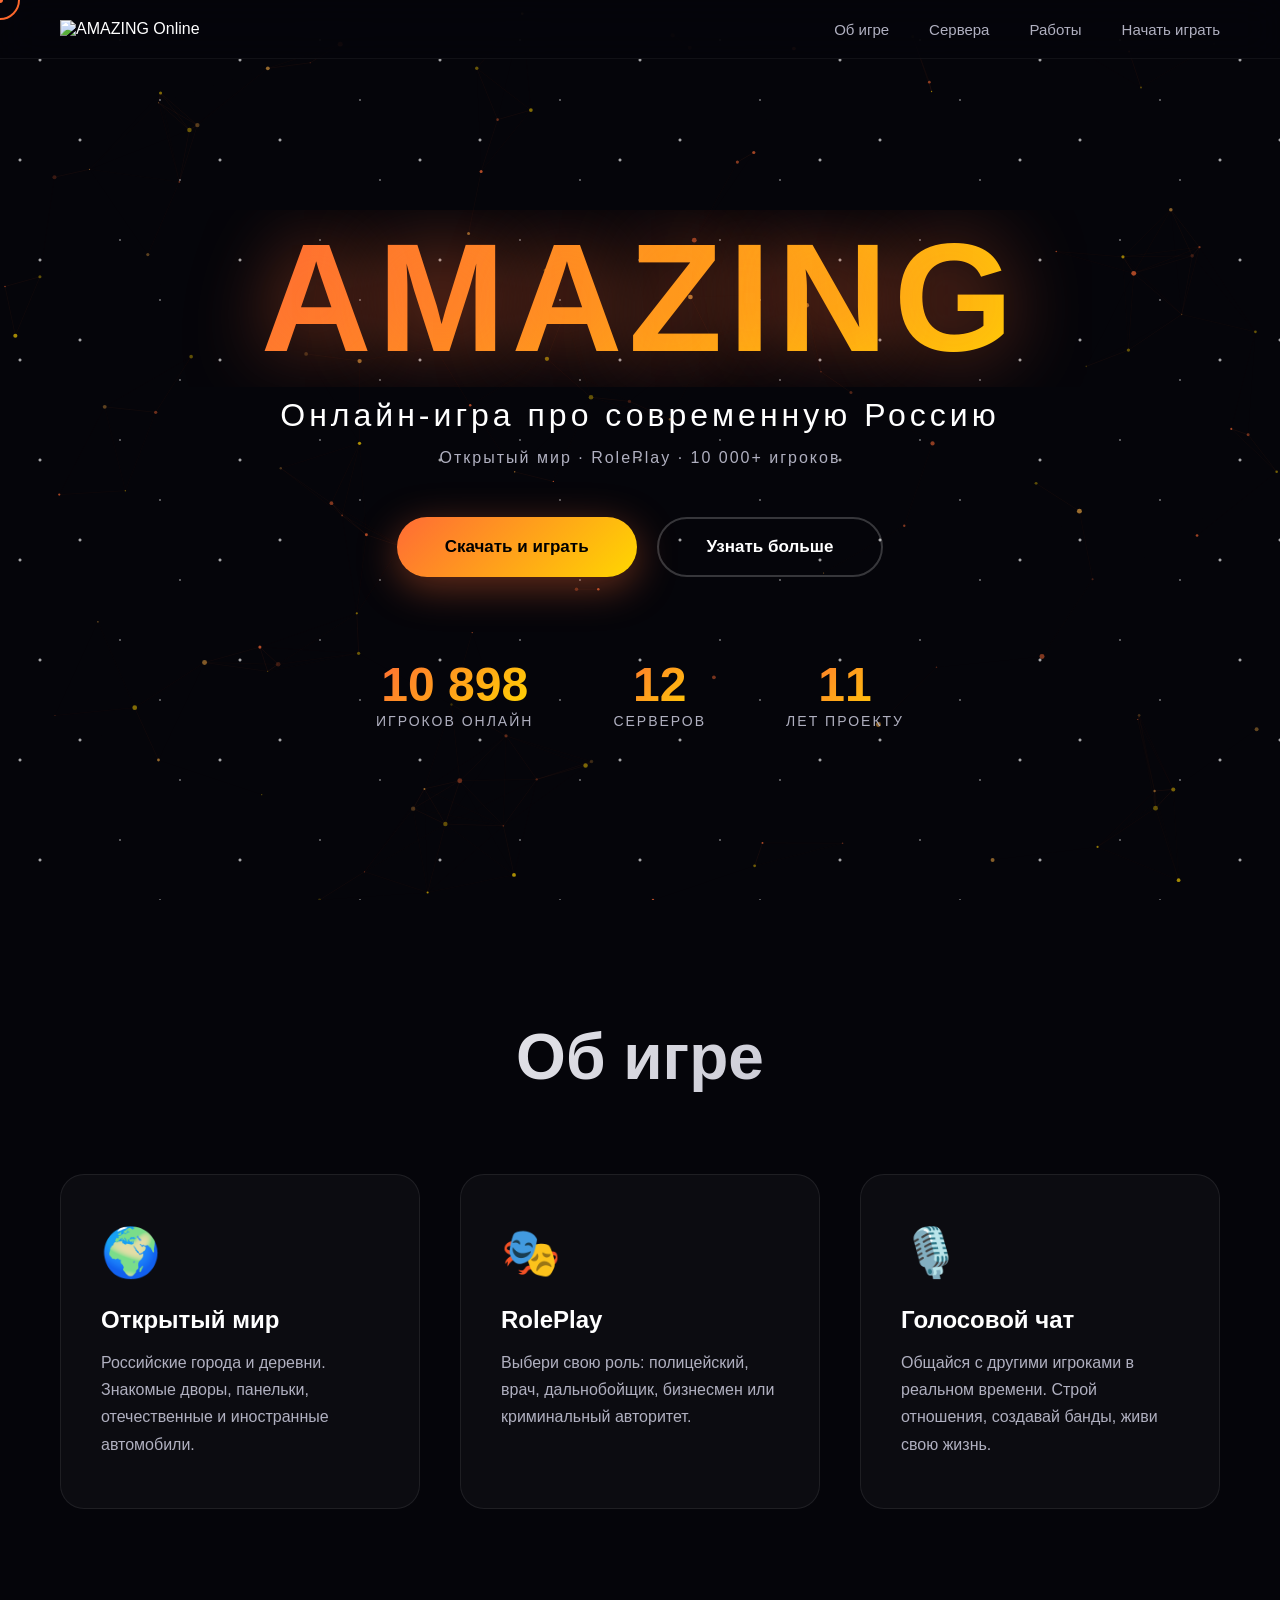
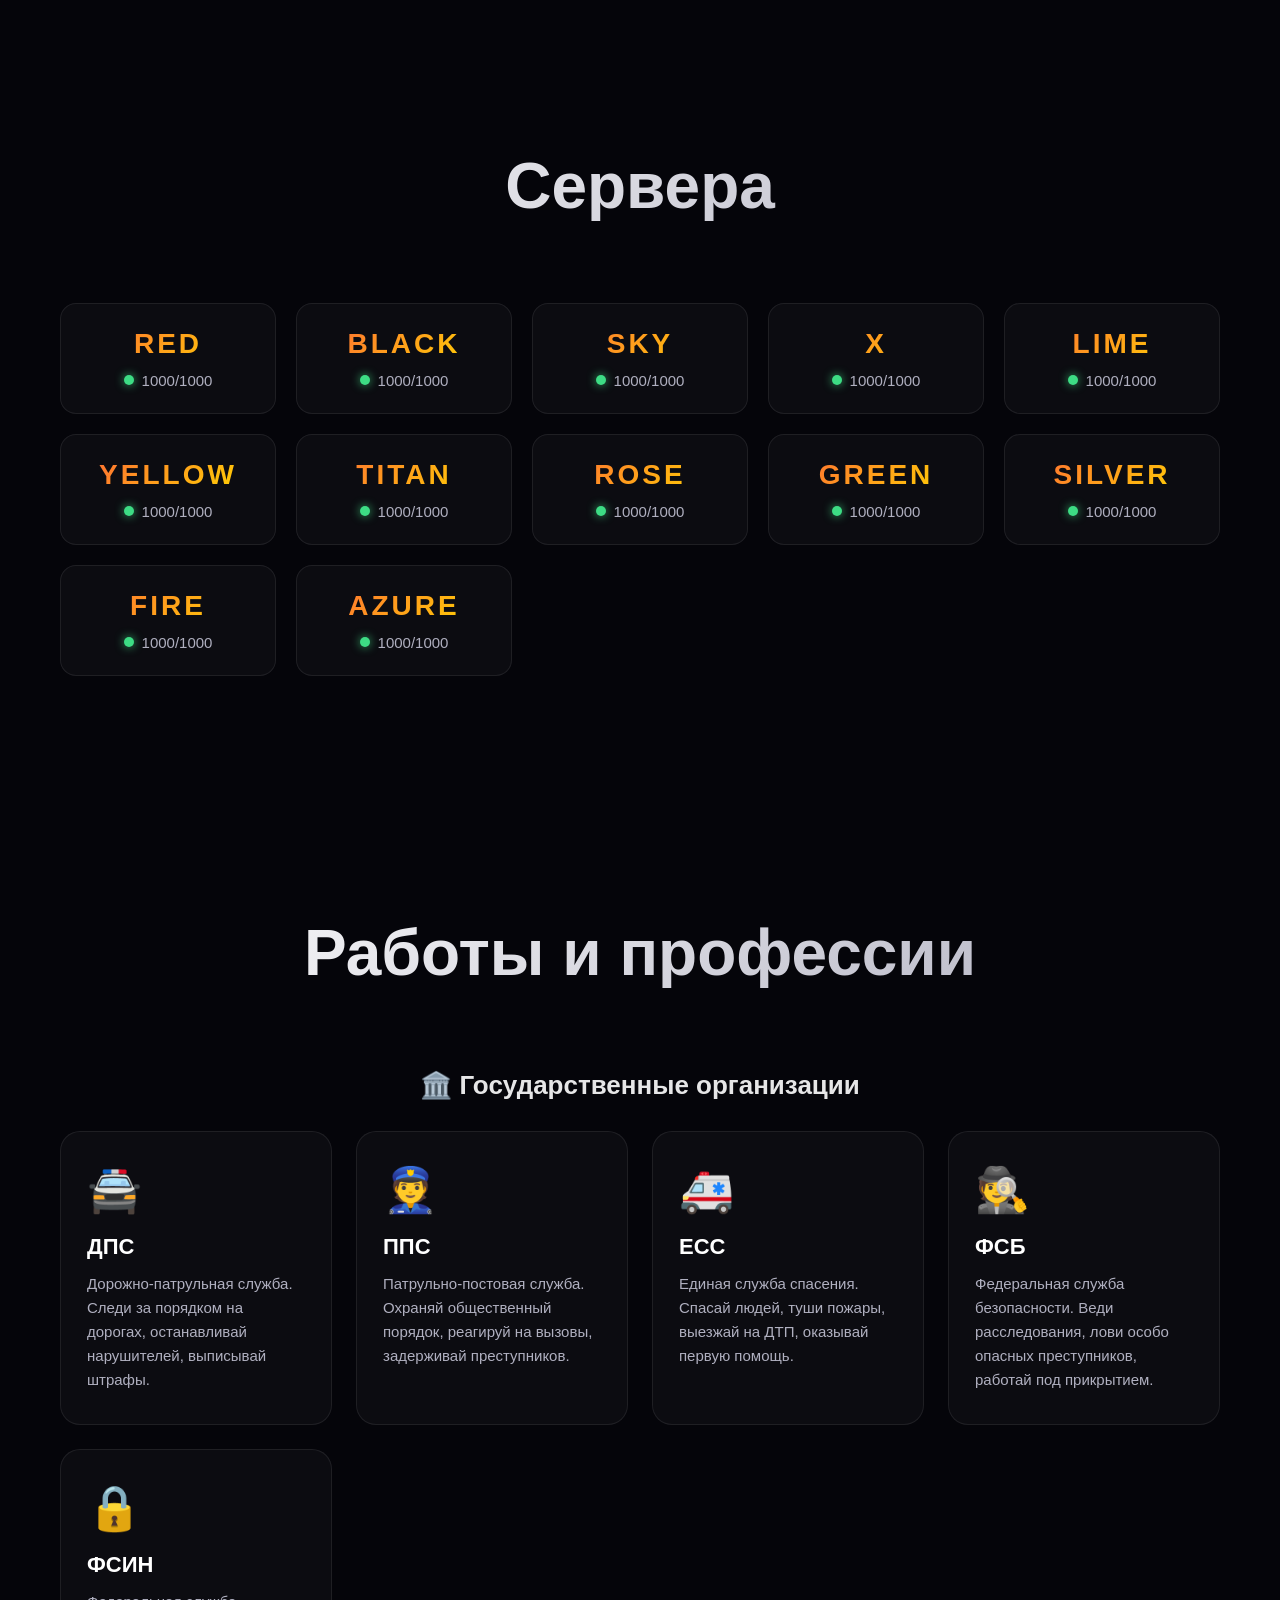
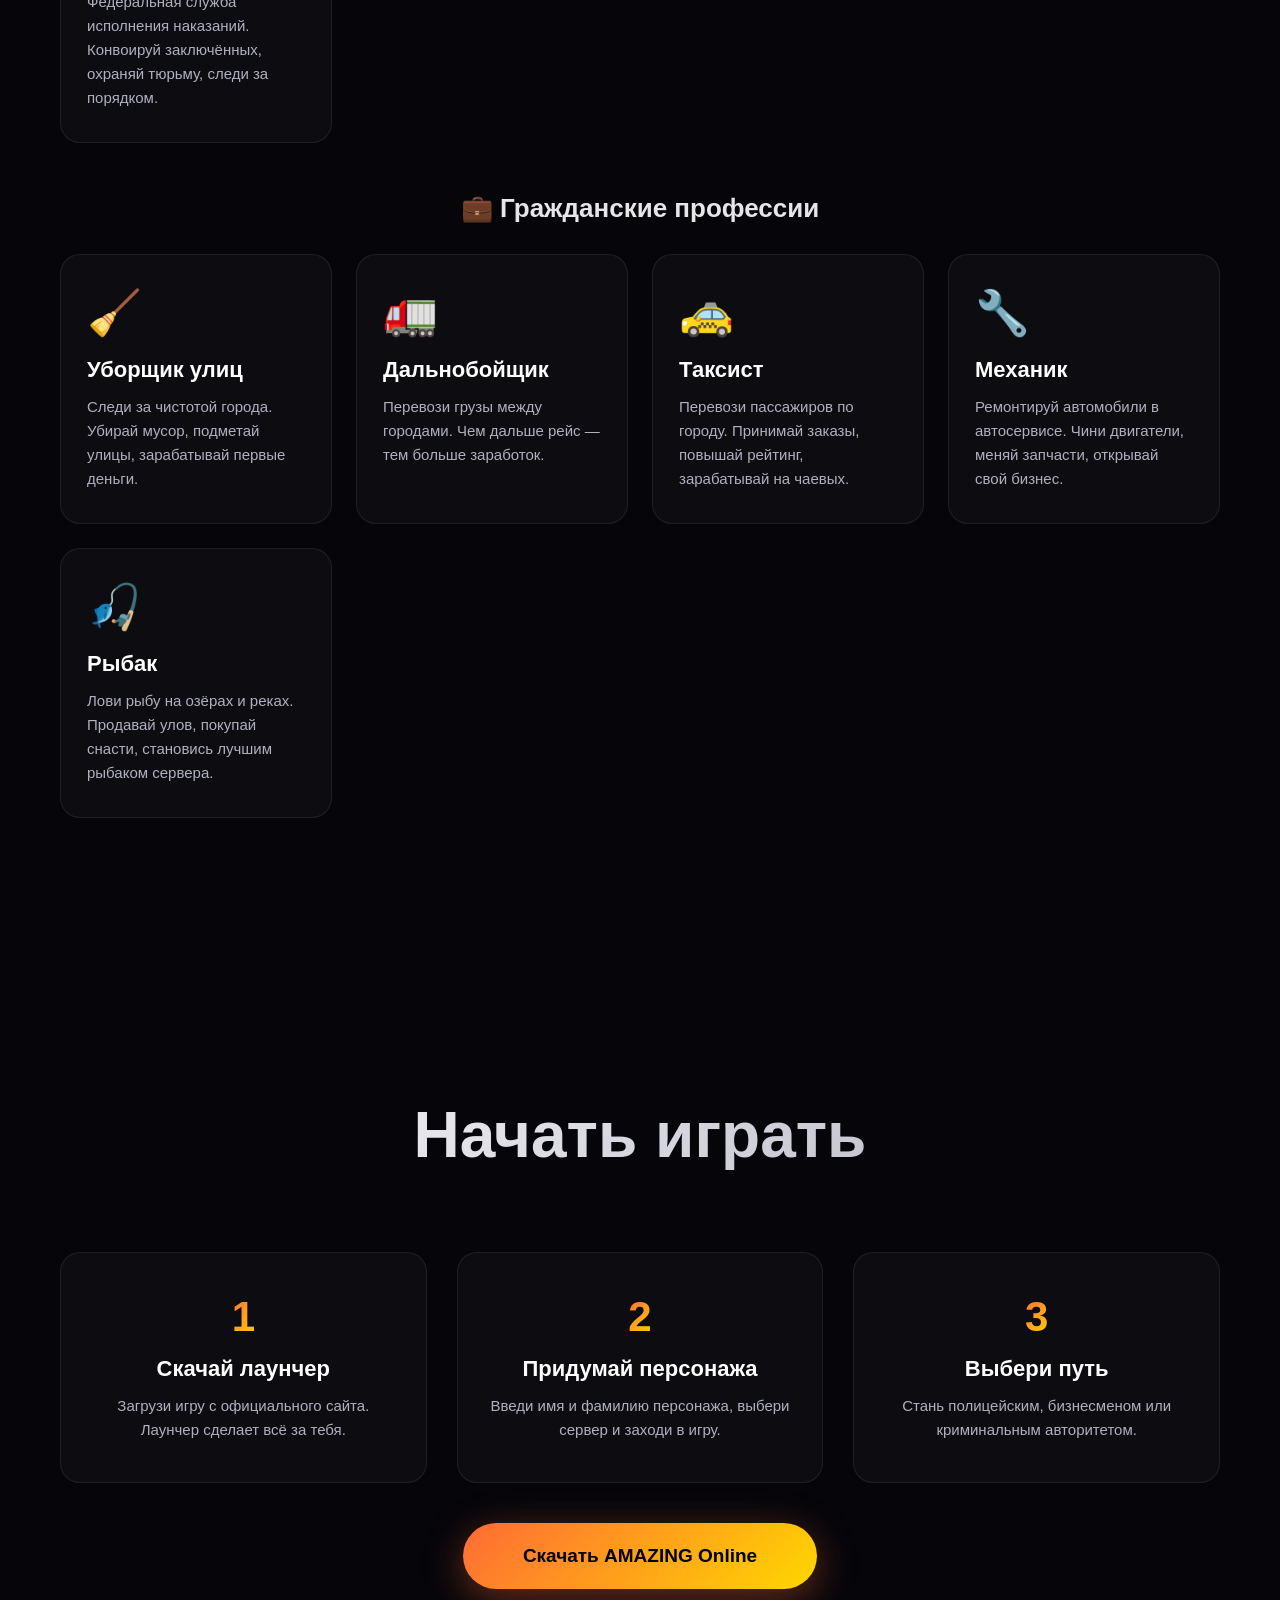
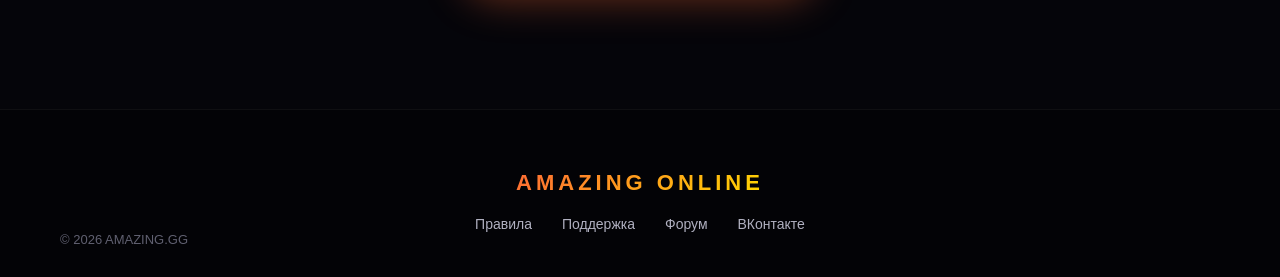
==== index.html @ 56bbc394 "Update index.html" ====
<!DOCTYPE html>
<html lang="ru">
<head>
    <meta charset="UTF-8">
    <meta name="viewport" content="width=device-width, initial-scale=1.0">
    <meta name="description" content="AMAZING Online — атмосферная онлайн-игра про современную Россию. Открытый мир, RolePlay, тысячи игроков.">
    <title>AMAZING Online — Играй в свою жизнь</title>
    <link rel="stylesheet" href="style.css">
    <link rel="preconnect" href="https://fonts.googleapis.com">
</head>
<body>

    <!-- Канвас для частиц -->
    <canvas id="particles-canvas"></canvas>

    <!-- Слой параллакса: звёзды -->
    <div class="parallax-layer" data-speed="0.2"></div>
    <div class="parallax-layer" data-speed="0.5"></div>
    <div class="parallax-layer" data-speed="0.8"></div>

    <!-- Прелоадер -->
    <div id="preloader">
        <div class="loader-ring"></div>
        <div class="loader-text">AMAZING</div>
    </div>

    <!-- Курсор -->
    <div class="custom-cursor"></div>
    <div class="custom-cursor-dot"></div>

    <!-- Навигация -->
    <header class="main-header">
        <div class="logo">
            <img src="assets/images/logo.png" alt="AMAZING Online">
        </div>
        <nav>
            <a href="#about">Об игре</a>
            <a href="#servers">Сервера</a>
            <a href="#jobs">Работы</a>
            <a href="#start">Начать играть</a>
        </nav>
    </header>

    <!-- Hero-секция -->
    <section class="hero">
       <h1 class="hero-title">
    <span class="hero-title-inner" data-text="AMAZING">AMAZING</span>
</h1>
        <p class="hero-subtitle">Онлайн-игра про современную Россию</p>
        <p class="hero-tagline">Открытый мир · RolePlay · 10 000+ игроков</p>

        <div class="hero-buttons">
            <button class="btn-primary" onclick="scrollToSection('start')">
                Скачать и играть
            </button>
            <button class="btn-secondary" onclick="scrollToSection('about')">
                Узнать больше
            </button>
        </div>

        <div class="hero-stats">
            <div class="stat">
                <span class="stat-number" data-target="10898">0</span>
                <span class="stat-label">Игроков онлайн</span>
            </div>
            <div class="stat">
                <span class="stat-number" data-target="12">0</span>
                <span class="stat-label">Серверов</span>
            </div>
            <div class="stat">
                <span class="stat-number" data-target="11">0</span>
                <span class="stat-label">Лет проекту</span>
            </div>
        </div>
    </section>

    <!-- Секция "Об игре" -->
    <section id="about" class="section about">
        <h2 class="section-title">Об игре</h2>
        <div class="about-grid">
            <div class="about-card" data-delay="0">
                <div class="card-icon">🌍</div>
                <h3>Открытый мир</h3>
                <p>Российские города и деревни. Знакомые дворы, панельки, отечественные и иностранные автомобили.</p>
            </div>
            <div class="about-card" data-delay="200">
                <div class="card-icon">🎭</div>
                <h3>RolePlay</h3>
                <p>Выбери свою роль: полицейский, врач, дальнобойщик, бизнесмен или криминальный авторитет.</p>
            </div>
            <div class="about-card" data-delay="400">
                <div class="card-icon">🎙️</div>
                <h3>Голосовой чат</h3>
                <p>Общайся с другими игроками в реальном времени. Строй отношения, создавай банды, живи свою жизнь.</p>
            </div>
        </div>
    </section>

    <!-- Секция "Сервера" -->
<section id="servers" class="section servers">
    <h2 class="section-title">Сервера</h2>
    <div class="servers-grid" id="servers-grid">

        <div class="server-card">
            <div class="server-name">RED</div>
            <div class="server-status"><span class="status-dot online"></span>1000/1000</div>
        </div>
        <div class="server-card">
            <div class="server-name">BLACK</div>
            <div class="server-status"><span class="status-dot online"></span>1000/1000</div>
        </div>
        <div class="server-card">
            <div class="server-name">SKY</div>
            <div class="server-status"><span class="status-dot online"></span>1000/1000</div>
        </div>
        <div class="server-card">
            <div class="server-name">X</div>
            <div class="server-status"><span class="status-dot online"></span>1000/1000</div>
        </div>
        <div class="server-card">
            <div class="server-name">LIME</div>
            <div class="server-status"><span class="status-dot online"></span>1000/1000</div>
        </div>
        <div class="server-card">
            <div class="server-name">YELLOW</div>
            <div class="server-status"><span class="status-dot online"></span>1000/1000</div>
        </div>
        <div class="server-card">
            <div class="server-name">TITAN</div>
            <div class="server-status"><span class="status-dot online"></span>1000/1000</div>
        </div>
        <div class="server-card">
            <div class="server-name">ROSE</div>
            <div class="server-status"><span class="status-dot online"></span>1000/1000</div>
        </div>
        <div class="server-card">
            <div class="server-name">GREEN</div>
            <div class="server-status"><span class="status-dot online"></span>1000/1000</div>
        </div>
        <div class="server-card">
            <div class="server-name">SILVER</div>
            <div class="server-status"><span class="status-dot online"></span>1000/1000</div>
        </div>
        <div class="server-card">
            <div class="server-name">FIRE</div>
            <div class="server-status"><span class="status-dot online"></span>1000/1000</div>
        </div>
        <div class="server-card">
            <div class="server-name">AZURE</div>
            <div class="server-status"><span class="status-dot online"></span>1000/1000</div>
        </div>

    </div>
</section>

    <!-- Секция "Работы" -->
<section id="jobs" class="section jobs">
    <h2 class="section-title">Работы и профессии</h2>

    <h3 class="jobs-subtitle">🏛️ Государственные организации</h3>
    <div class="jobs-grid">
        <div class="job-card">
            <div class="job-icon">🚔</div>
            <h3>ДПС</h3>
            <p>Дорожно-патрульная служба. Следи за порядком на дорогах, останавливай нарушителей, выписывай штрафы.</p>
        </div>
        <div class="job-card">
            <div class="job-icon">👮</div>
            <h3>ППС</h3>
            <p>Патрульно-постовая служба. Охраняй общественный порядок, реагируй на вызовы, задерживай преступников.</p>
        </div>
        <div class="job-card">
            <div class="job-icon">🚑</div>
            <h3>ЕСС</h3>
            <p>Единая служба спасения. Спасай людей, туши пожары, выезжай на ДТП, оказывай первую помощь.</p>
        </div>
        <div class="job-card">
            <div class="job-icon">🕵️</div>
            <h3>ФСБ</h3>
            <p>Федеральная служба безопасности. Веди расследования, лови особо опасных преступников, работай под прикрытием.</p>
        </div>
        <div class="job-card">
            <div class="job-icon">🔒</div>
            <h3>ФСИН</h3>
            <p>Федеральная служба исполнения наказаний. Конвоируй заключённых, охраняй тюрьму, следи за порядком.</p>
        </div>
    </div>

    <h3 class="jobs-subtitle">💼 Гражданские профессии</h3>
    <div class="jobs-grid">
        <div class="job-card">
            <div class="job-icon">🧹</div>
            <h3>Уборщик улиц</h3>
            <p>Следи за чистотой города. Убирай мусор, подметай улицы, зарабатывай первые деньги.</p>
        </div>
        <div class="job-card">
            <div class="job-icon">🚛</div>
            <h3>Дальнобойщик</h3>
            <p>Перевози грузы между городами. Чем дальше рейс — тем больше заработок.</p>
        </div>
        <div class="job-card">
            <div class="job-icon">🚕</div>
            <h3>Таксист</h3>
            <p>Перевози пассажиров по городу. Принимай заказы, повышай рейтинг, зарабатывай на чаевых.</p>
        </div>
        <div class="job-card">
            <div class="job-icon">🔧</div>
            <h3>Механик</h3>
            <p>Ремонтируй автомобили в автосервисе. Чини двигатели, меняй запчасти, открывай свой бизнес.</p>
        </div>
        <div class="job-card">
            <div class="job-icon">🎣</div>
            <h3>Рыбак</h3>
            <p>Лови рыбу на озёрах и реках. Продавай улов, покупай снасти, становись лучшим рыбаком сервера.</p>
        </div>
    </div>
</section>

    <!-- Секция "Начать играть" -->
    <section id="start" class="section start">
        <h2 class="section-title">Начать играть</h2>
        <div class="start-steps">
            <div class="step">
                <span class="step-number">1</span>
                <h3>Скачай лаунчер</h3>
                <p>Загрузи игру с официального сайта. Лаунчер сделает всё за тебя.</p>
            </div>
            <div class="step">
                <span class="step-number">2</span>
                <h3>Придумай персонажа</h3>
                <p>Введи имя и фамилию персонажа, выбери сервер и заходи в игру.</p>
            </div>
            <div class="step">
                <span class="step-number">3</span>
                <h3>Выбери путь</h3>
                <p>Стань полицейским, бизнесменом или криминальным авторитетом.</p>
            </div>
        </div>
        <button class="btn-primary btn-large" onclick="window.open('https://amazing-online.com', '_blank')">
            Скачать AMAZING Online
        </button>
    </section>

    <!-- Футер -->
    <footer class="main-footer">
        <div class="footer-content">
            <div class="footer-logo">AMAZING ONLINE</div>
          <div class="footer-links">
    <a href="https://amazing-online.com/rules/1-atmosfera" target="_blank" rel="noopener">Правила</a>
    <a href="https://amazing-online.com/help/technical" target="_blank" rel="noopener">Поддержка</a>
    <a href="https://forum.amazing-online.com/" target="_blank" rel="noopener">Форум</a>
    <a href="https://vk.com/amazingonline" target="_blank" rel="noopener">ВКонтакте</a>
</div>
            </div>
            <div class="footer-copy">© 2026 AMAZING.GG</div>
        </div>
    </footer>

    <script src="particles.js"></script>
    <script src="parallax.js"></script>
    <script src="script.js"></script>
</body>
</html>
---- style.css ----
/* ============================================
   AMAZING ONLINE — MAIN STYLES
   ============================================ */

:root {
    --bg-dark: #05050a;
    --bg-mid: #0f0f1a;
    --accent: #ff6b35;
    --accent-2: #ffb347;
    --accent-3: #ffd700;
    --text-primary: #ffffff;
    --text-secondary: #b0b0c0;
    --glow: rgba(255, 107, 53, 0.6);
}

* {
    margin: 0;
    padding: 0;
    box-sizing: border-box;
}

html {
    scroll-behavior: smooth;
}

body {
    background: var(--bg-dark);
    color: var(--text-primary);
    font-family: 'Segoe UI', -apple-system, BlinkMacSystemFont, sans-serif;
    overflow-x: hidden;
    cursor: none;
}

/* ============================================
   КАСТОМНЫЙ КУРСОР
   ============================================ */
.custom-cursor {
    position: fixed;
    width: 40px;
    height: 40px;
    border: 2px solid var(--accent);
    border-radius: 50%;
    pointer-events: none;
    z-index: 9999;
    transition: transform 0.1s ease, width 0.2s, height 0.2s;
    mix-blend-mode: difference;
}

.custom-cursor-dot {
    position: fixed;
    width: 6px;
    height: 6px;
    background: var(--accent);
    border-radius: 50%;
    pointer-events: none;
    z-index: 9999;
    transition: transform 0.05s ease;
}

/* ============================================
   ПРЕЛОАДЕР
   ============================================ */
#preloader {
    position: fixed;
    inset: 0;
    background: var(--bg-dark);
    display: flex;
    flex-direction: column;
    justify-content: center;
    align-items: center;
    z-index: 10000;
    transition: opacity 0.8s ease, visibility 0.8s ease;
}

#preloader.hidden {
    opacity: 0;
    visibility: hidden;
}

.loader-ring {
    width: 80px;
    height: 80px;
    border: 4px solid transparent;
    border-top-color: var(--accent);
    border-right-color: var(--accent-2);
    border-radius: 50%;
    animation: spin 1s linear infinite;
}

.loader-text {
    margin-top: 30px;
    font-size: 24px;
    font-weight: 800;
    letter-spacing: 8px;
    background: linear-gradient(90deg, var(--accent), var(--accent-3));
    -webkit-background-clip: text;
    -webkit-text-fill-color: transparent;
    animation: pulse 1.5s ease-in-out infinite;
}

@keyframes spin {
    to { transform: rotate(360deg); }
}

@keyframes pulse {
    0%, 100% { opacity: 0.5; }
    50% { opacity: 1; }
}

/* ============================================
   КАНВАС ЧАСТИЦ
   ============================================ */
#particles-canvas {
    position: fixed;
    inset: 0;
    z-index: 0;
    pointer-events: none;
}

/* ============================================
   ПАРАЛЛАКС-СЛОИ
   ============================================ */
.parallax-layer {
    position: fixed;
    inset: 0;
    pointer-events: none;
    z-index: 0;
}

.parallax-layer::before {
    content: '';
    position: absolute;
    inset: 0;
    background-image: radial-gradient(2px 2px at 20% 30%, white, transparent),
                      radial-gradient(2px 2px at 40% 70%, white, transparent),
                      radial-gradient(1px 1px at 60% 20%, white, transparent),
                      radial-gradient(1px 1px at 80% 50%, white, transparent),
                      radial-gradient(2px 2px at 10% 80%, white, transparent),
                      radial-gradient(1px 1px at 90% 90%, white, transparent);
    background-size: 200px 200px;
    opacity: 0.6;
    animation: drift 60s linear infinite;
}

.parallax-layer[data-speed="0.2"]::before { opacity: 0.2; }
.parallax-layer[data-speed="0.5"]::before { opacity: 0.4; }
.parallax-layer[data-speed="0.8"]::before { opacity: 0.7; }

@keyframes drift {
    from { transform: translateY(0); }
    to { transform: translateY(-200px); }
}

/* ============================================
   ХЕДЕР
   ============================================ */
.main-header {
    position: fixed;
    top: 0;
    left: 0;
    right: 0;
    display: flex;
    justify-content: space-between;
    align-items: center;
    padding: 20px 60px;
    z-index: 100;
    background: rgba(5, 5, 10, 0.7);
    backdrop-filter: blur(20px);
    border-bottom: 1px solid rgba(255, 255, 255, 0.05);
    transition: padding 0.3s ease;
}

.main-header.scrolled {
    padding: 12px 60px;
}

.logo img {
    height: 40px;
    transition: transform 0.3s ease;
}

.logo img:hover {
    transform: scale(1.1);
}

.main-header nav {
    display: flex;
    gap: 40px;
}

.main-header nav a {
    color: var(--text-secondary);
    text-decoration: none;
    font-size: 15px;
    font-weight: 500;
    position: relative;
    transition: color 0.3s ease;
}

.main-header nav a::after {
    content: '';
    position: absolute;
    bottom: -4px;
    left: 0;
    width: 0;
    height: 2px;
    background: linear-gradient(90deg, var(--accent), var(--accent-3));
    transition: width 0.3s ease;
}

.main-header nav a:hover {
    color: var(--text-primary);
}

.main-header nav a:hover::after {
    width: 100%;
}

/* ============================================
   HERO
   ============================================ */
.hero {
    min-height: 100vh;
    display: flex;
    flex-direction: column;
    justify-content: center;
    align-items: center;
    text-align: center;
    padding: 120px 20px 80px;
    position: relative;
    z-index: 1;
}

.hero-title {
    font-size: clamp(60px, 12vw, 160px);
    font-weight: 900;
    letter-spacing: 6px;
    position: relative;
    overflow: hidden;
    width: 100%;
    display: flex;
    justify-content: center;
}

.hero-title-inner {
    display: inline-block;
    white-space: nowrap;
    background: linear-gradient(135deg, var(--accent), var(--accent-3), var(--accent));
    background-size: 200% 200%;
    -webkit-background-clip: text;
    -webkit-text-fill-color: transparent;
    animation: gradientShift 4s ease infinite, scrollTitle 7s ease-in-out infinite;
    text-shadow: 0 0 80px var(--glow);
}

@keyframes gradientShift {
    0%, 100% { background-position: 0% 50%; }
    50% { background-position: 100% 50%; }
}

@keyframes scrollTitle {
    0%   { transform: translateX(0);     opacity: 1; }
    40%  { transform: translateX(0);     opacity: 1; }
    65%  { transform: translateX(130%);  opacity: 0; }
    66%  { transform: translateX(-130%); opacity: 0; }
    100% { transform: translateX(0);     opacity: 1; }
}

.hero-subtitle {
    font-size: clamp(20px, 3vw, 32px);
    color: var(--text-primary);
    margin-top: 10px;
    font-weight: 300;
    letter-spacing: 4px;
    opacity: 0;
    animation: fadeInUp 1s ease 0.3s forwards;
}

.hero-tagline {
    font-size: 16px;
    color: var(--text-secondary);
    margin-top: 15px;
    letter-spacing: 2px;
    opacity: 0;
    animation: fadeInUp 1s ease 0.5s forwards;
}

@keyframes fadeInUp {
    from { opacity: 0; transform: translateY(30px); }
    to   { opacity: 1; transform: translateY(0); }
}

/* ============================================
   КНОПКИ
   ============================================ */
.hero-buttons {
    display: flex;
    gap: 20px;
    margin-top: 50px;
    opacity: 0;
    animation: fadeInUp 1s ease 0.7s forwards;
}

.btn-primary, .btn-secondary {
    padding: 18px 48px;
    border: none;
    border-radius: 50px;
    font-size: 17px;
    font-weight: 700;
    cursor: none;
    transition: all 0.4s cubic-bezier(0.175, 0.885, 0.32, 1.275);
    position: relative;
    overflow: hidden;
}

.btn-primary {
    background: linear-gradient(135deg, var(--accent), var(--accent-3));
    color: #000;
    box-shadow: 0 10px 40px rgba(255, 107, 53, 0.4);
}

.btn-primary:hover {
    transform: translateY(-5px) scale(1.05);
    box-shadow: 0 20px 60px rgba(255, 107, 53, 0.6);
}

.btn-secondary {
    background: transparent;
    color: var(--text-primary);
    border: 2px solid rgba(255, 255, 255, 0.2);
}

.btn-secondary:hover {
    border-color: var(--accent);
    color: var(--accent);
    transform: translateY(-5px);
}

/* ============================================
   БОЛЬШАЯ КНОПКА —ПО ЦЕНТРУ
   ============================================ */
.btn-large {
    padding: 22px 60px;
    font-size: 19px;
    margin: 40px auto 0;
    display: block;
}

/* ============================================
   СТАТИСТИКА
   ============================================ */
.hero-stats {
    display: flex;
    gap: 80px;
    margin-top: 80px;
    opacity: 0;
    animation: fadeInUp 1s ease 0.9s forwards;
}

.stat { text-align: center; }

.stat-number {
    display: block;
    font-size: 48px;
    font-weight: 900;
    background: linear-gradient(135deg, var(--accent), var(--accent-3));
    -webkit-background-clip: text;
    -webkit-text-fill-color: transparent;
}

.stat-label {
    font-size: 14px;
    color: var(--text-secondary);
    letter-spacing: 2px;
    text-transform: uppercase;
}

/* ============================================
   СЕКЦИИ
   ============================================ */
.section {
    padding: 120px 60px;
    position: relative;
    z-index: 1;
}

.section-title {
    font-size: clamp(36px, 5vw, 64px);
    font-weight: 800;
    text-align: center;
    margin-bottom: 80px;
    background: linear-gradient(135deg, var(--text-primary), var(--text-secondary));
    -webkit-background-clip: text;
    -webkit-text-fill-color: transparent;
}

/* ============================================
   GRID "ОБ ИГРЕ"
   ============================================ */
.about-grid {
    display: grid;
    grid-template-columns: repeat(auto-fit, minmax(300px, 1fr));
    gap: 40px;
    max-width: 1200px;
    margin: 0 auto;
}

.about-card {
    background: rgba(255, 255, 255, 0.03);
    border: 1px solid rgba(255, 255, 255, 0.08);
    border-radius: 24px;
    padding: 50px 40px;
    transition: all 0.5s ease;
    opacity: 0;
    transform: translateY(50px);
}

.about-card.visible {
    opacity: 1;
    transform: translateY(0);
}

.about-card:hover {
    background: rgba(255, 107, 53, 0.05);
    border-color: rgba(255, 107, 53, 0.3);
    transform: translateY(-10px);
    box-shadow: 0 30px 80px rgba(255, 107, 53, 0.15);
}

.card-icon {
    font-size: 48px;
    margin-bottom: 25px;
}

.about-card h3 {
    font-size: 24px;
    margin-bottom: 15px;
    color: var(--text-primary);
}

.about-card p {
    font-size: 16px;
    color: var(--text-secondary);
    line-height: 1.7;
}

/* ============================================
   СЕРВЕРА
   ============================================ */
.servers-grid {
    display: grid;
    grid-template-columns: repeat(auto-fit, minmax(200px, 1fr));
    gap: 20px;
    max-width: 1200px;
    margin: 0 auto;
}

.server-card {
    background: rgba(255, 255, 255, 0.03);
    border: 1px solid rgba(255, 255, 255, 0.08);
    border-radius: 16px;
    padding: 24px 20px;
    text-align: center;
    transition: all 0.4s ease;
    position: relative;
    overflow: hidden;
}

.server-card::before {
    content: '';
    position: absolute;
    inset: 0;
    background: linear-gradient(135deg, rgba(255, 107, 53, 0.1), transparent);
    opacity: 0;
    transition: opacity 0.4s ease;
}

.server-card:hover {
    transform: translateY(-6px);
    border-color: rgba(255, 107, 53, 0.5);
    box-shadow: 0 20px 50px rgba(255, 107, 53, 0.25);
}

.server-card:hover::before {
    opacity: 1;
}

.server-name {
    font-size: 28px;
    font-weight: 900;
    letter-spacing: 3px;
    background: linear-gradient(135deg, #ff6b35, #ffd700);
    -webkit-background-clip: text;
    -webkit-text-fill-color: transparent;
    margin-bottom: 12px;
    position: relative;
    z-index: 1;
}

.server-status {
    display: flex;
    align-items: center;
    justify-content: center;
    gap: 8px;
    font-size: 15px;
    color: #b0b0c0;
    position: relative;
    z-index: 1;
}

.status-dot {
    width: 10px;
    height: 10px;
    border-radius: 50%;
    display: inline-block;
}

.status-dot.online {
    background: #3ddc84;
    box-shadow: 0 0 10px rgba(61, 220, 132, 0.8);
    animation: pulseOnline 2s infinite;
}

@keyframes pulseOnline {
    0%, 100% { box-shadow: 0 0 6px rgba(61, 220, 132, 0.6); }
    50%      { box-shadow: 0 0 16px rgba(61, 220, 132, 1); }
}

/* ============================================
   РАБОТЫ И ПРОФЕССИИ
   ============================================ */
.jobs-subtitle {
    text-align: center;
    font-size: 26px;
    font-weight: 700;
    margin: 50px 0 30px;
    color: #ffffff;
    opacity: 0.9;
}

.jobs-subtitle:first-of-type {
    margin-top: 0;
}

.jobs-grid {
    display: grid;
    grid-template-columns: repeat(auto-fit, minmax(260px, 1fr));
    gap: 24px;
    max-width: 1200px;
    margin: 0 auto 40px;
}

.job-card {
    background: rgba(255, 255, 255, 0.03);
    border: 1px solid rgba(255, 255, 255, 0.08);
    border-radius: 20px;
    padding: 32px 26px;
    transition: all 0.4s ease;
    position: relative;
    overflow: hidden;
}

.job-card::after {
    content: '';
    position: absolute;
    top: -50%;
    left: -50%;
    width: 200%;
    height: 200%;
    background: radial-gradient(circle, rgba(255, 107, 53, 0.15) 0%, transparent 70%);
    opacity: 0;
    transition: opacity 0.4s ease;
}

.job-card:hover {
    transform: translateY(-8px) scale(1.02);
    border-color: rgba(255, 107, 53, 0.4);
    box-shadow: 0 25px 60px rgba(255, 107, 53, 0.2);
}

.job-card:hover::after {
    opacity: 1;
}

.job-icon {
    font-size: 44px;
    margin-bottom: 18px;
    position: relative;
    z-index: 1;
    transition: transform 0.4s ease;
}

.job-card:hover .job-icon {
    transform: scale(1.15) rotate(-5deg);
}

.job-card h3 {
    font-size: 22px;
    font-weight: 800;
    margin-bottom: 12px;
    color: #ffffff;
    position: relative;
    z-index: 1;
}

.job-card p {
    font-size: 15px;
    line-height: 1.6;
    color: #b0b0c0;
    position: relative;
    z-index: 1;
}

/* ============================================
   НАЧАТЬ ИГРАТЬ — ВСЁ ПО ЦЕНТРУ
   ============================================ */
.start {
    text-align: center;
}

.start-steps {
    display: grid;
    grid-template-columns: repeat(auto-fit, minmax(260px, 1fr));
    gap: 30px;
    max-width: 1200px;
    margin: 0 auto;
    text-align: center;
}

.step {
    background: rgba(255, 255, 255, 0.03);
    border: 1px solid rgba(255, 255, 255, 0.08);
    border-radius: 20px;
    padding: 40px 30px;
    transition: all 0.4s ease;
}

.step:hover {
    transform: translateY(-6px);
    border-color: rgba(255, 107, 53, 0.4);
    box-shadow: 0 20px 50px rgba(255, 107, 53, 0.2);
}

.step-number {
    display: inline-block;
    font-size: 42px;
    font-weight: 900;
    background: linear-gradient(135deg, var(--accent), var(--accent-3));
    -webkit-background-clip: text;
    -webkit-text-fill-color: transparent;
    margin-bottom: 15px;
}

.step h3 {
    font-size: 22px;
    margin-bottom: 12px;
    color: #ffffff;
}

.step p {
    font-size: 15px;
    color: #b0b0c0;
    line-height: 1.6;
}

/* ============================================
   ФУТЕР
   ============================================ */
.main-footer {
    padding: 60px 60px 30px;
    background: rgba(0, 0, 0, 0.4);
    border-top: 1px solid rgba(255, 255, 255, 0.05);
    position: relative;
    z-index: 1;
}

.footer-content {
    display: flex;
    flex-direction: column;
    align-items: center;
    gap: 20px;
}

.footer-logo {
    font-size: 22px;
    font-weight: 900;
    letter-spacing: 4px;
    background: linear-gradient(135deg, var(--accent), var(--accent-3));
    -webkit-background-clip: text;
    -webkit-text-fill-color: transparent;
}

.footer-links {
    display: flex;
    gap: 30px;
    flex-wrap: wrap;
    justify-content: center;
}

.footer-links a {
    color: var(--text-secondary);
    text-decoration: none;
    font-size: 14px;
    transition: color 0.3s ease;
}

.footer-links a:hover {
    color: var(--accent);
}

.footer-copy {
    font-size: 13px;
    color: #606070;
}

/* ============================================
   АДАПТИВ
   ============================================ */
@media (max-width: 768px) {
    .main-header {
        padding: 15px 20px;
    }

    .main-header nav {
        display: none;
    }

    .hero-stats {
        flex-direction: column;
        gap: 30px;
    }

    .hero-buttons {
        flex-direction: column;
    }

    .section {
        padding: 80px 20px;
    }

    .servers-grid {
        grid-template-columns: repeat(2, 1fr);
        gap: 12px;
    }

    .server-name {
        font-size: 20px;
    }

    .jobs-grid {
        grid-template-columns: 1fr;
    }

    .jobs-subtitle {
        font-size: 20px;
    }

    .stat-number {
        font-size: 36px;
    }
}
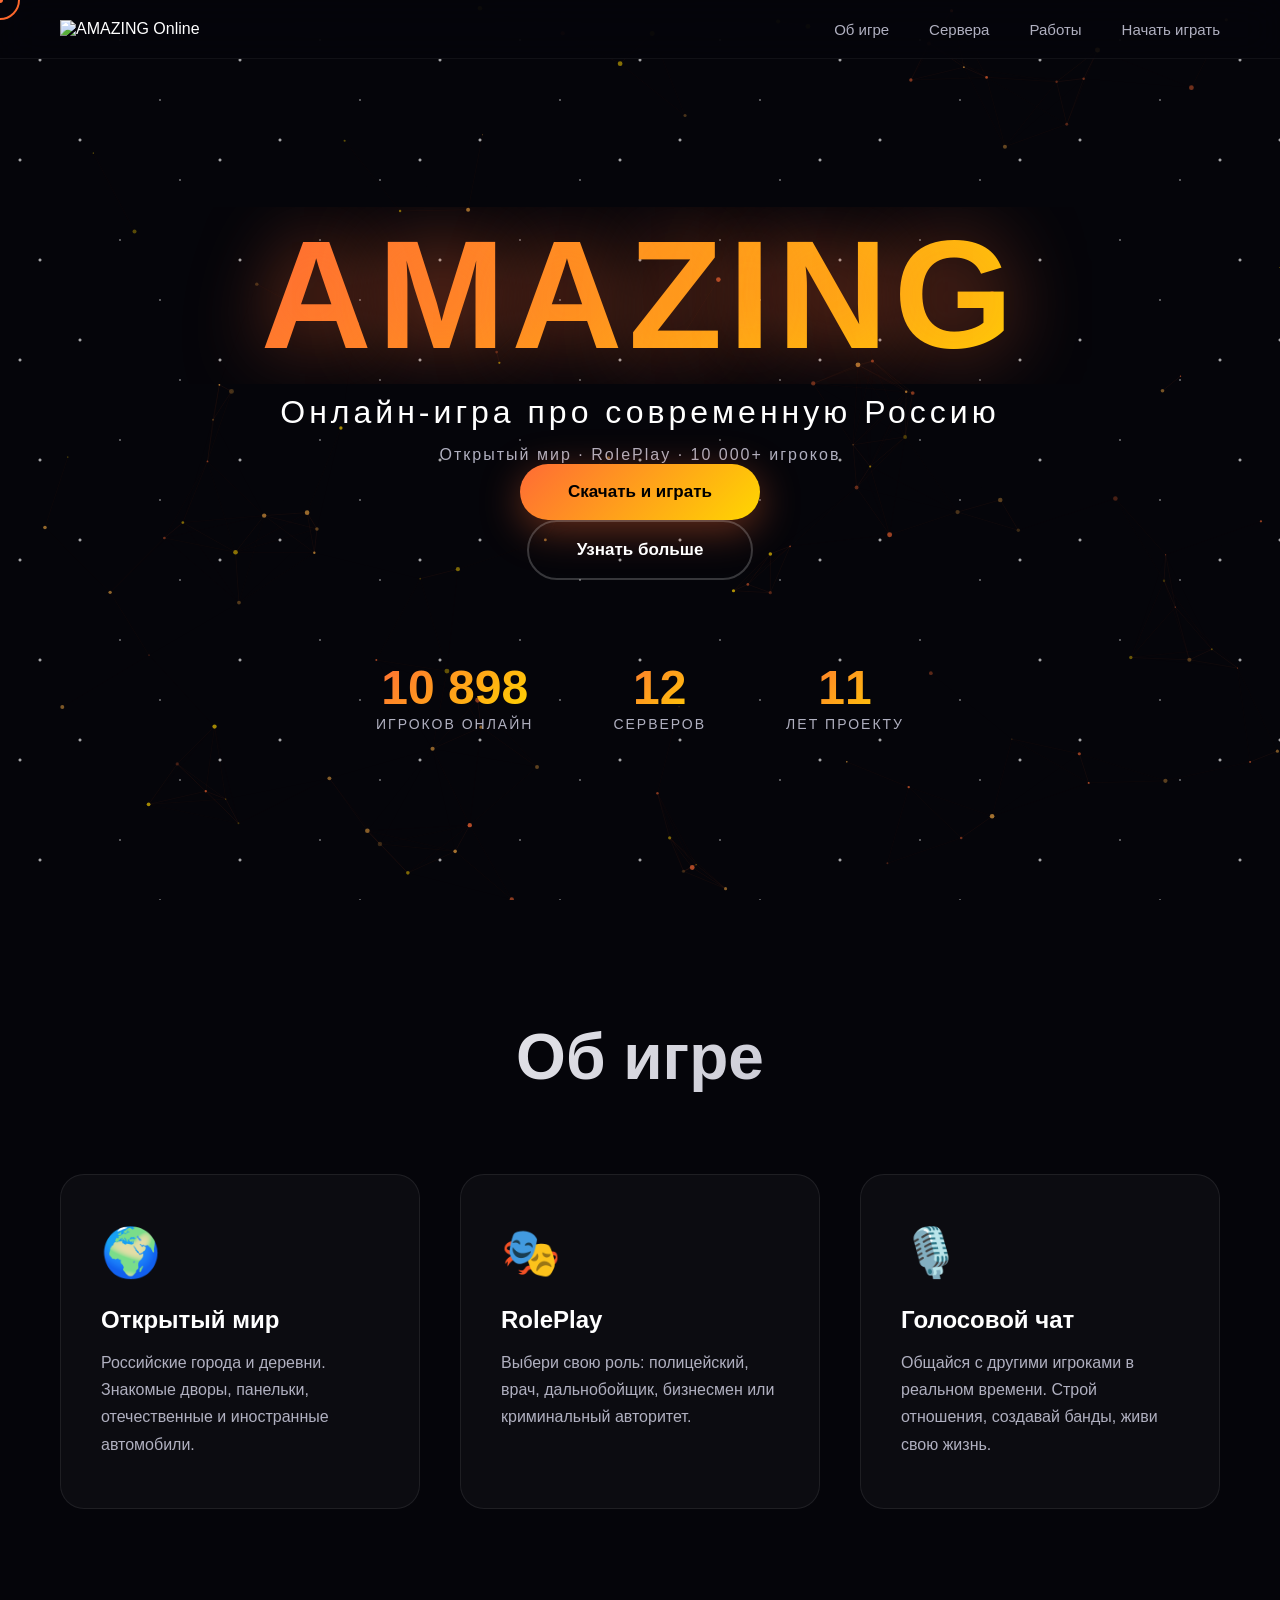
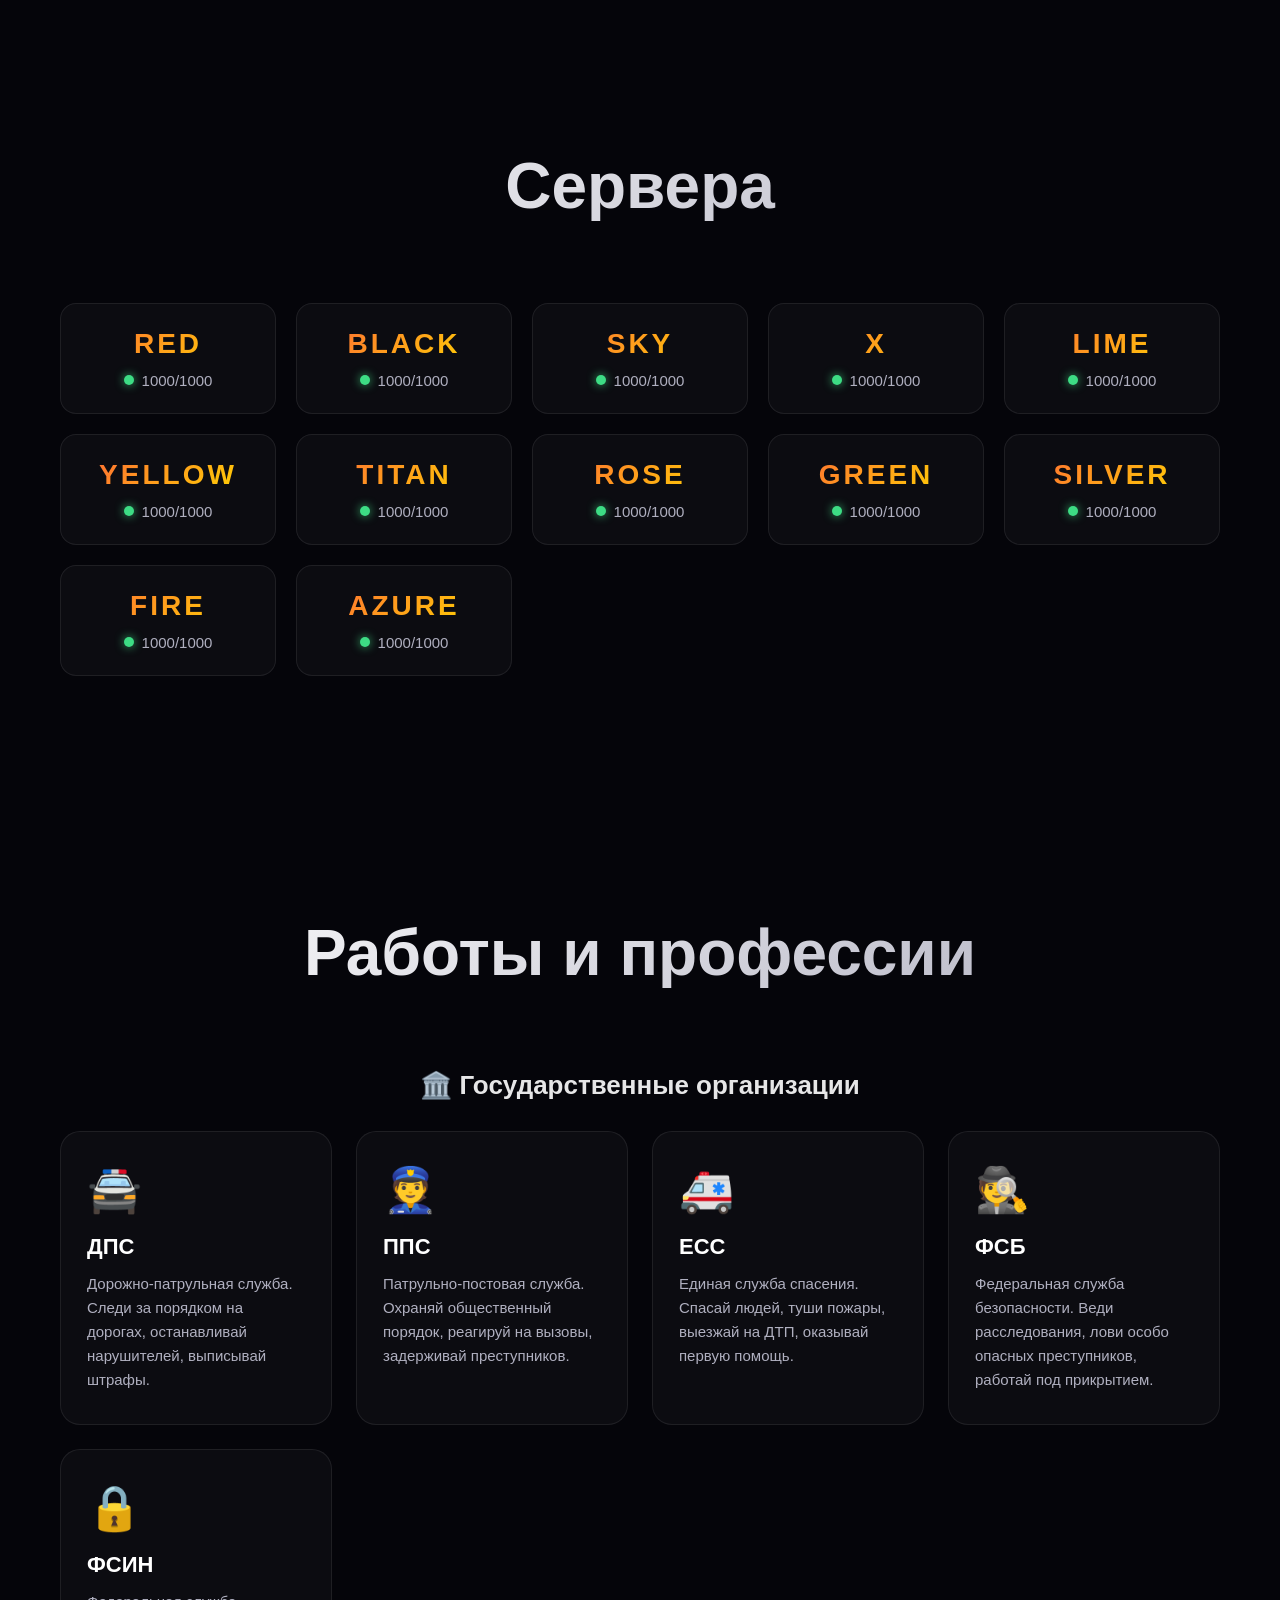
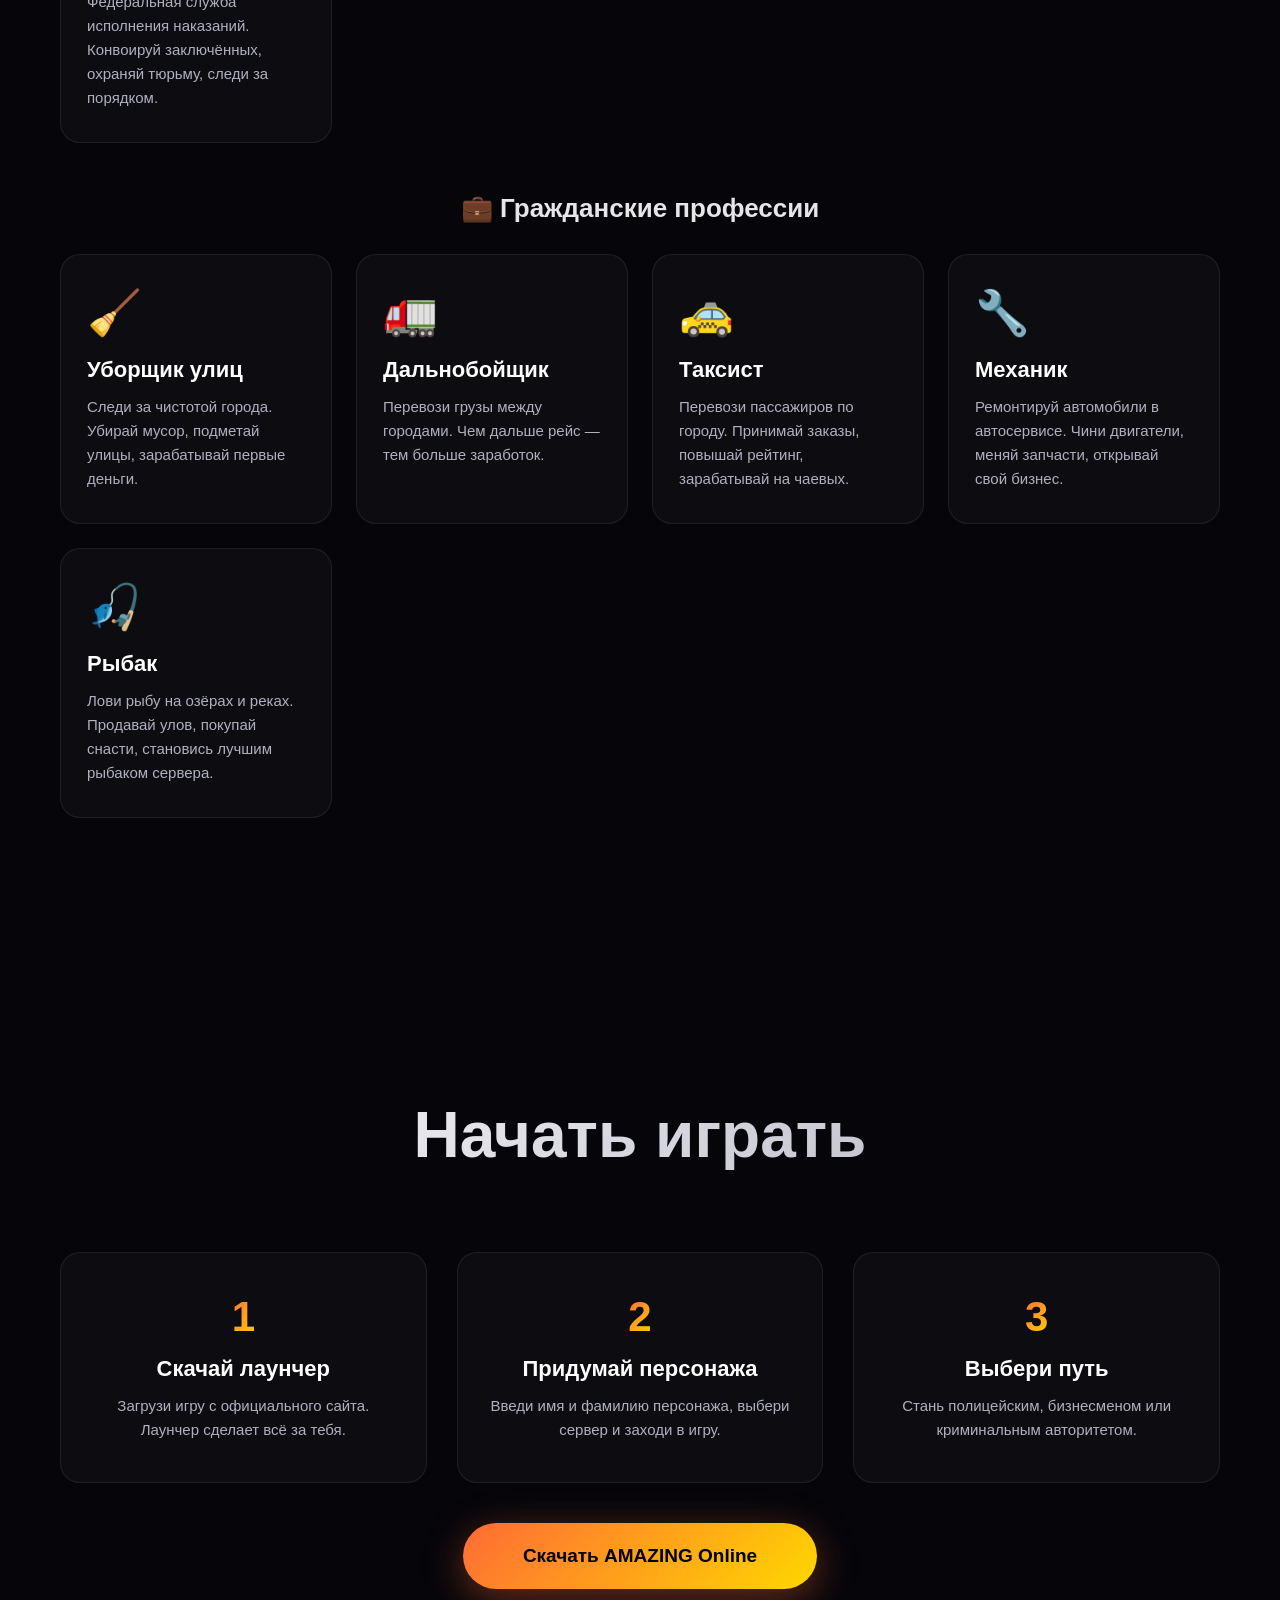
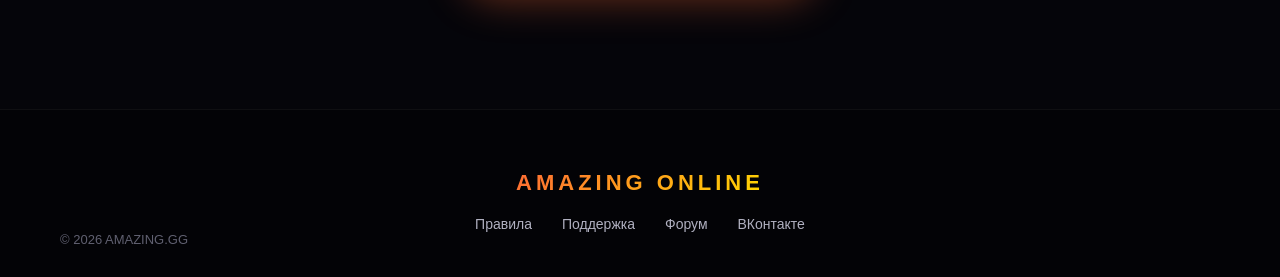
==== commit 8e9c718a: "Update index.html" ====
--- a/index.html
+++ b/index.html
@@ -49,13 +49,13 @@
         <p class="hero-subtitle">Онлайн-игра про современную Россию</p>
         <p class="hero-tagline">Открытый мир · RolePlay · 10 000+ игроков</p>
 
-        <div class="hero-buttons">
-            <button class="btn-primary" onclick="scrollToSection('start')">
-                Скачать и играть
+        <button class="btn-primary" onclick="window.open('https://amazing-online.com/gta', '_blank')">
+    Скачать и играть
+</button>
             </button>
-            <button class="btn-secondary" onclick="scrollToSection('about')">
-                Узнать больше
-            </button>
+           <button class="btn-secondary" onclick="window.location.href='about.html'">
+    Узнать больше
+</button>
         </div>
 
         <div class="hero-stats">
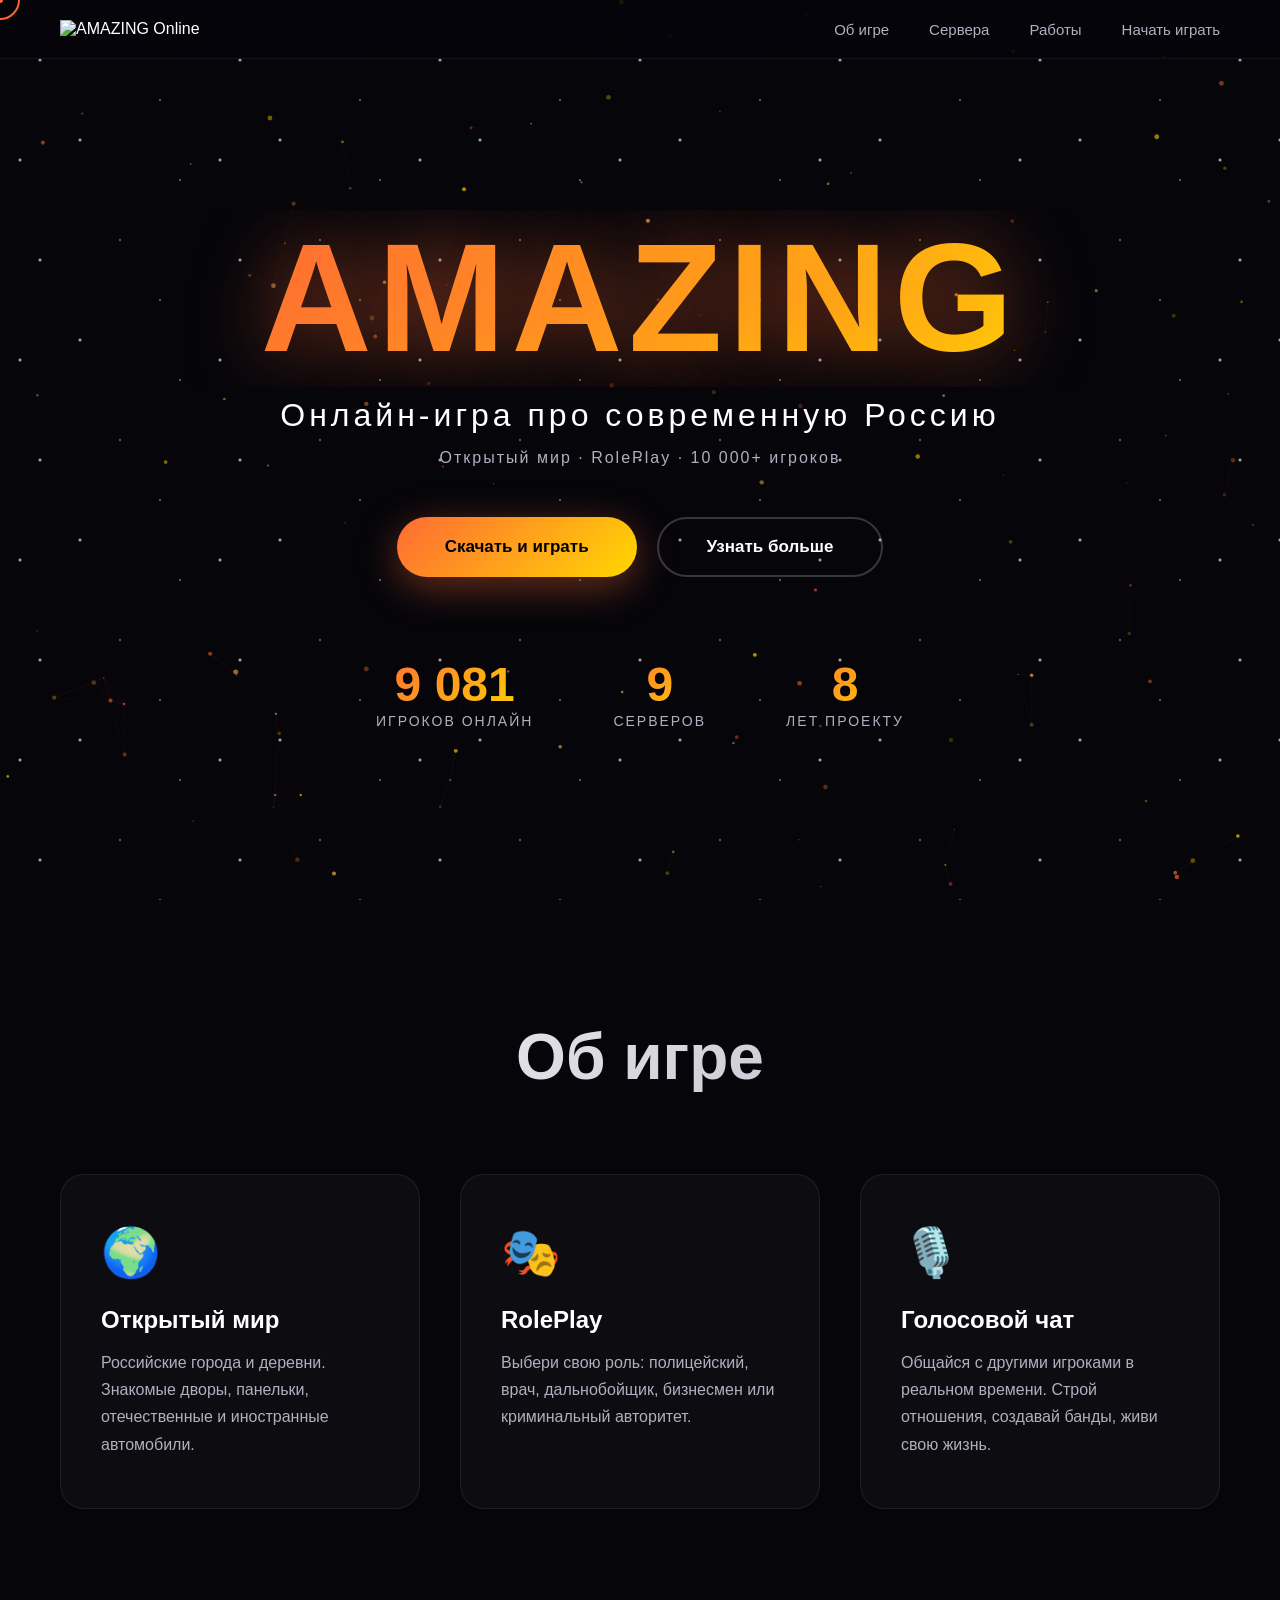
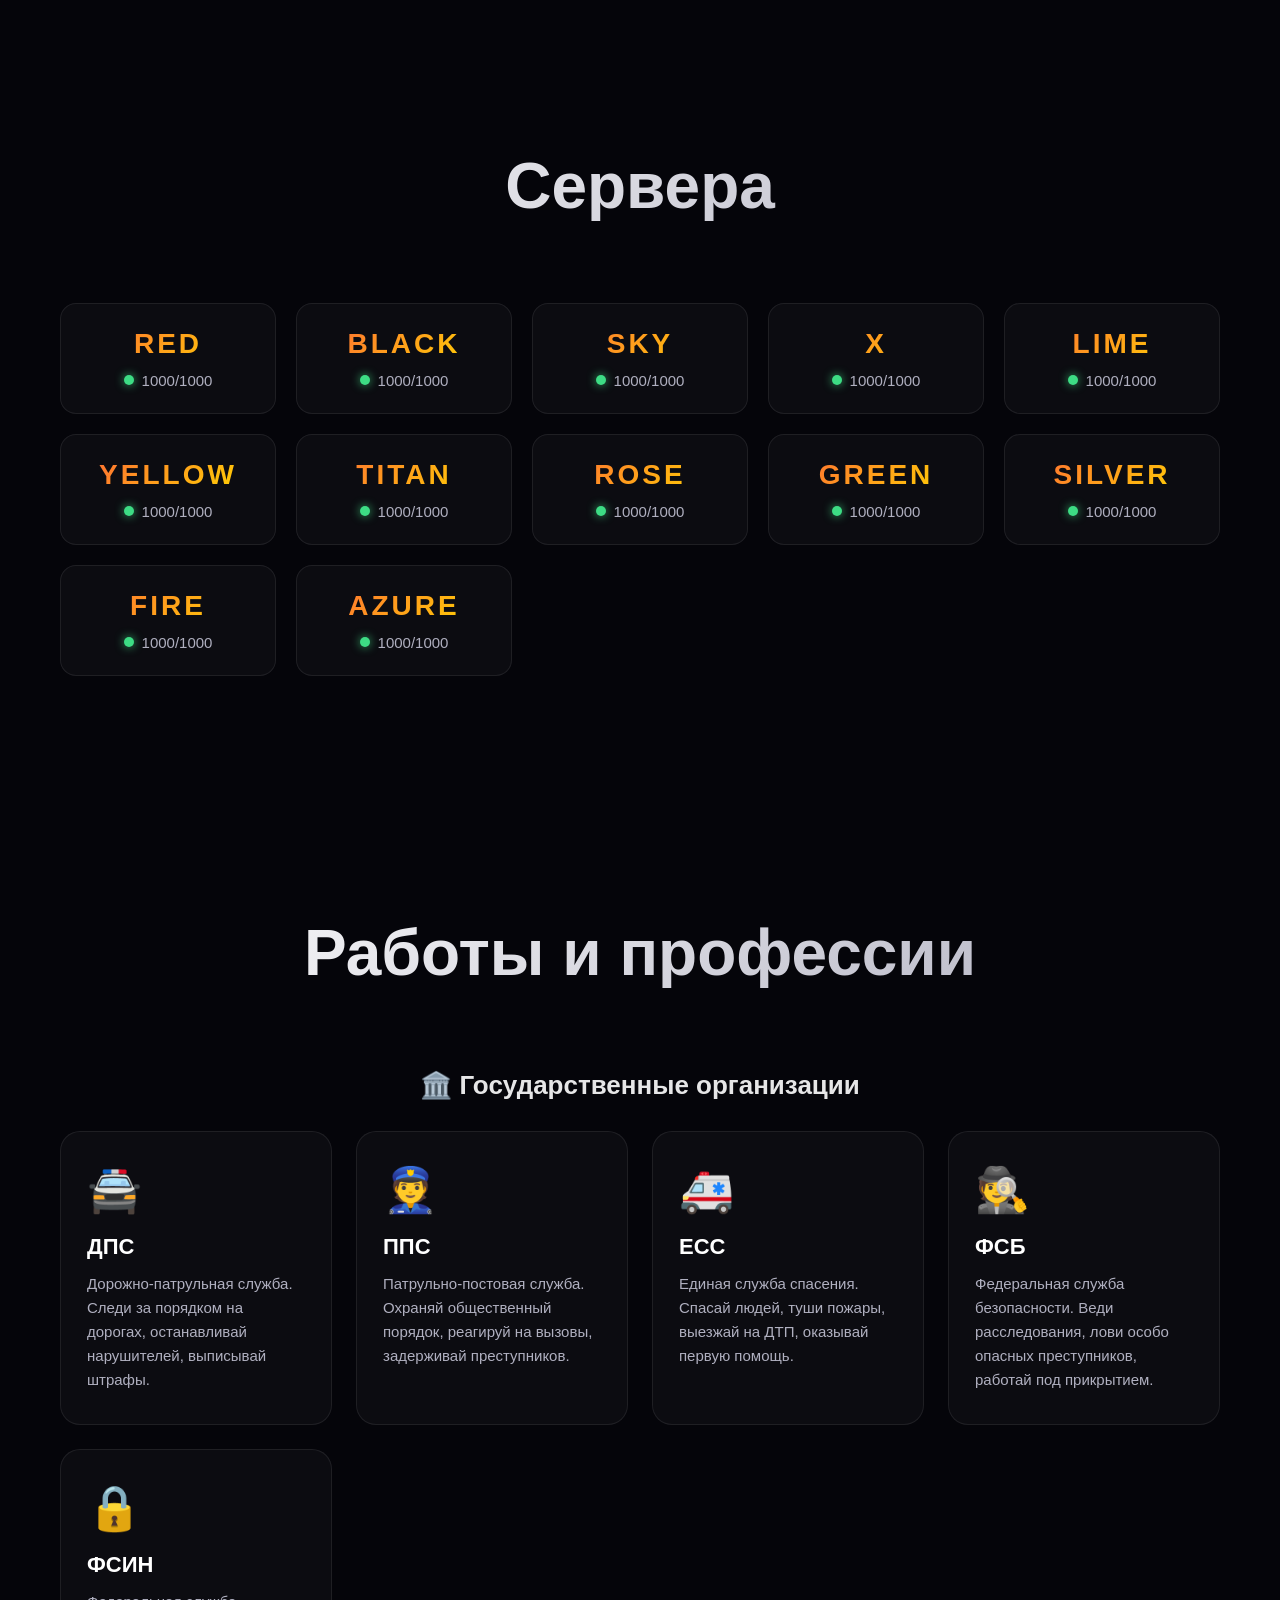
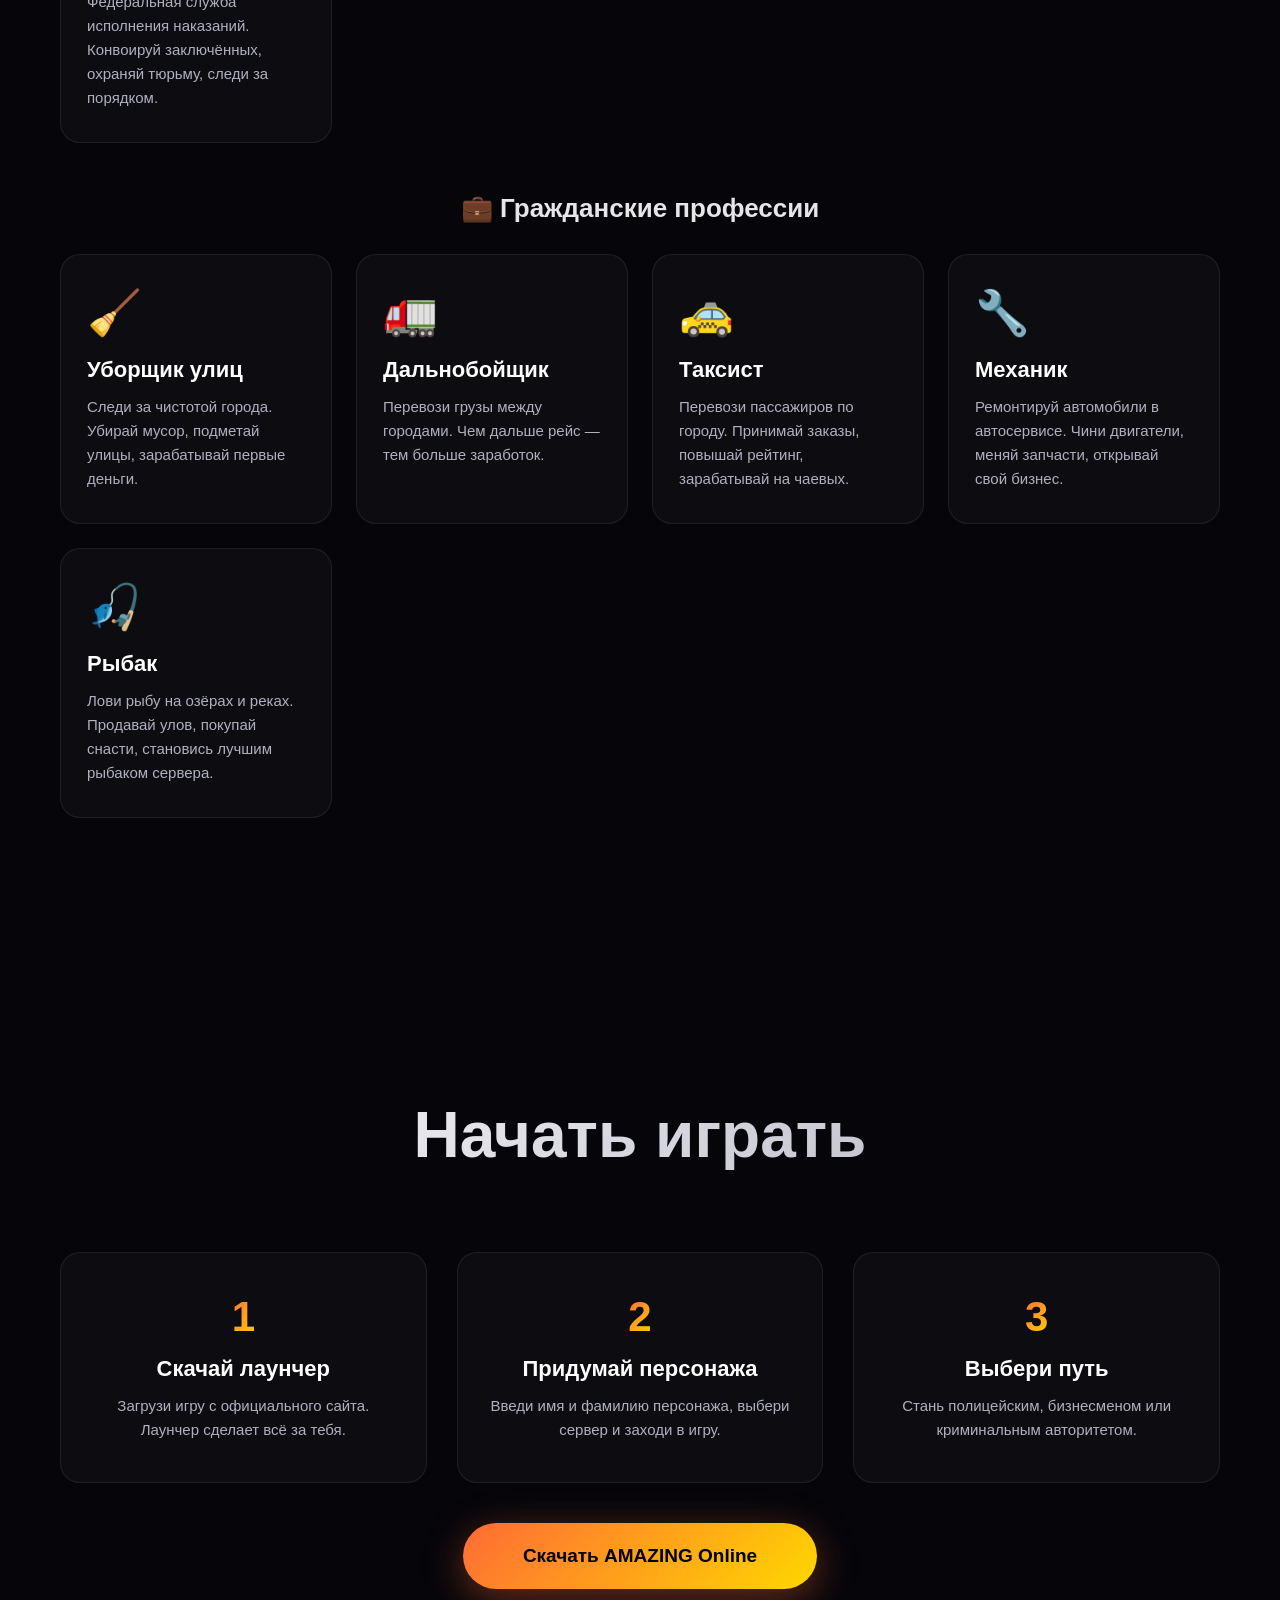
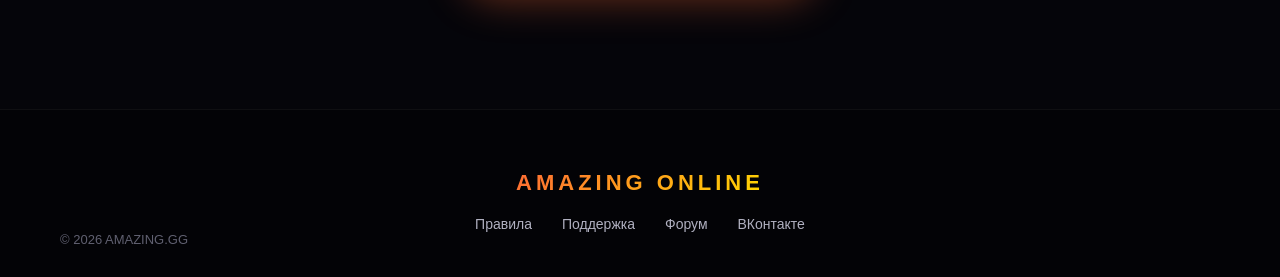
==== commit 6a1bb296: "Update index.html" ====
--- a/index.html
+++ b/index.html
@@ -49,15 +49,14 @@
         <p class="hero-subtitle">Онлайн-игра про современную Россию</p>
         <p class="hero-tagline">Открытый мир · RolePlay · 10 000+ игроков</p>
 
-        <button class="btn-primary" onclick="window.open('https://amazing-online.com/gta', '_blank')">
-    Скачать и играть
-</button>
-            </button>
-           <button class="btn-secondary" onclick="window.location.href='about.html'">
-    Узнать больше
-</button>
-        </div>
-
+    <div class="hero-buttons">
+    <button class="btn-primary" onclick="window.open('https://amazing-online.com/gta', '_blank')">
+        Скачать и играть
+    </button>
+    <button class="btn-secondary" onclick="window.location.href='about.html'">
+        Узнать больше
+    </button>
+</div>
         <div class="hero-stats">
             <div class="stat">
                 <span class="stat-number" data-target="10898">0</span>
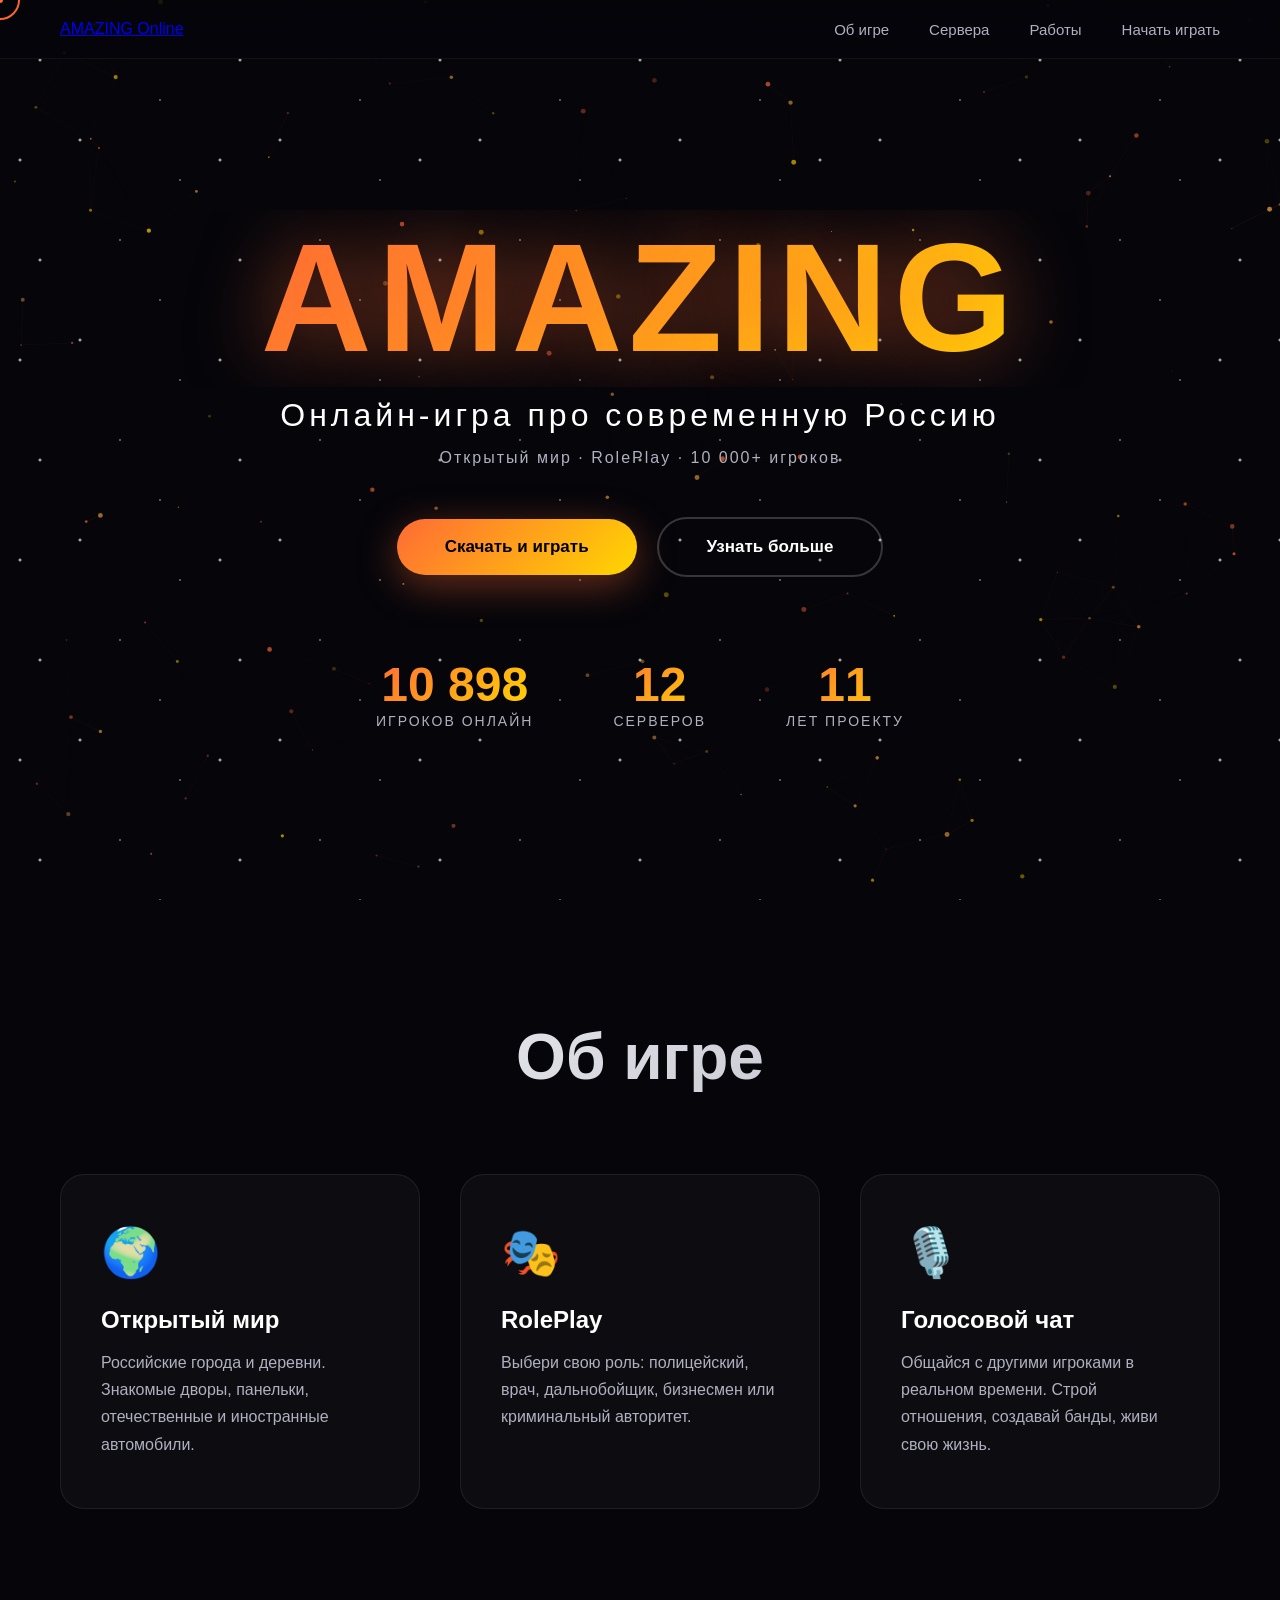
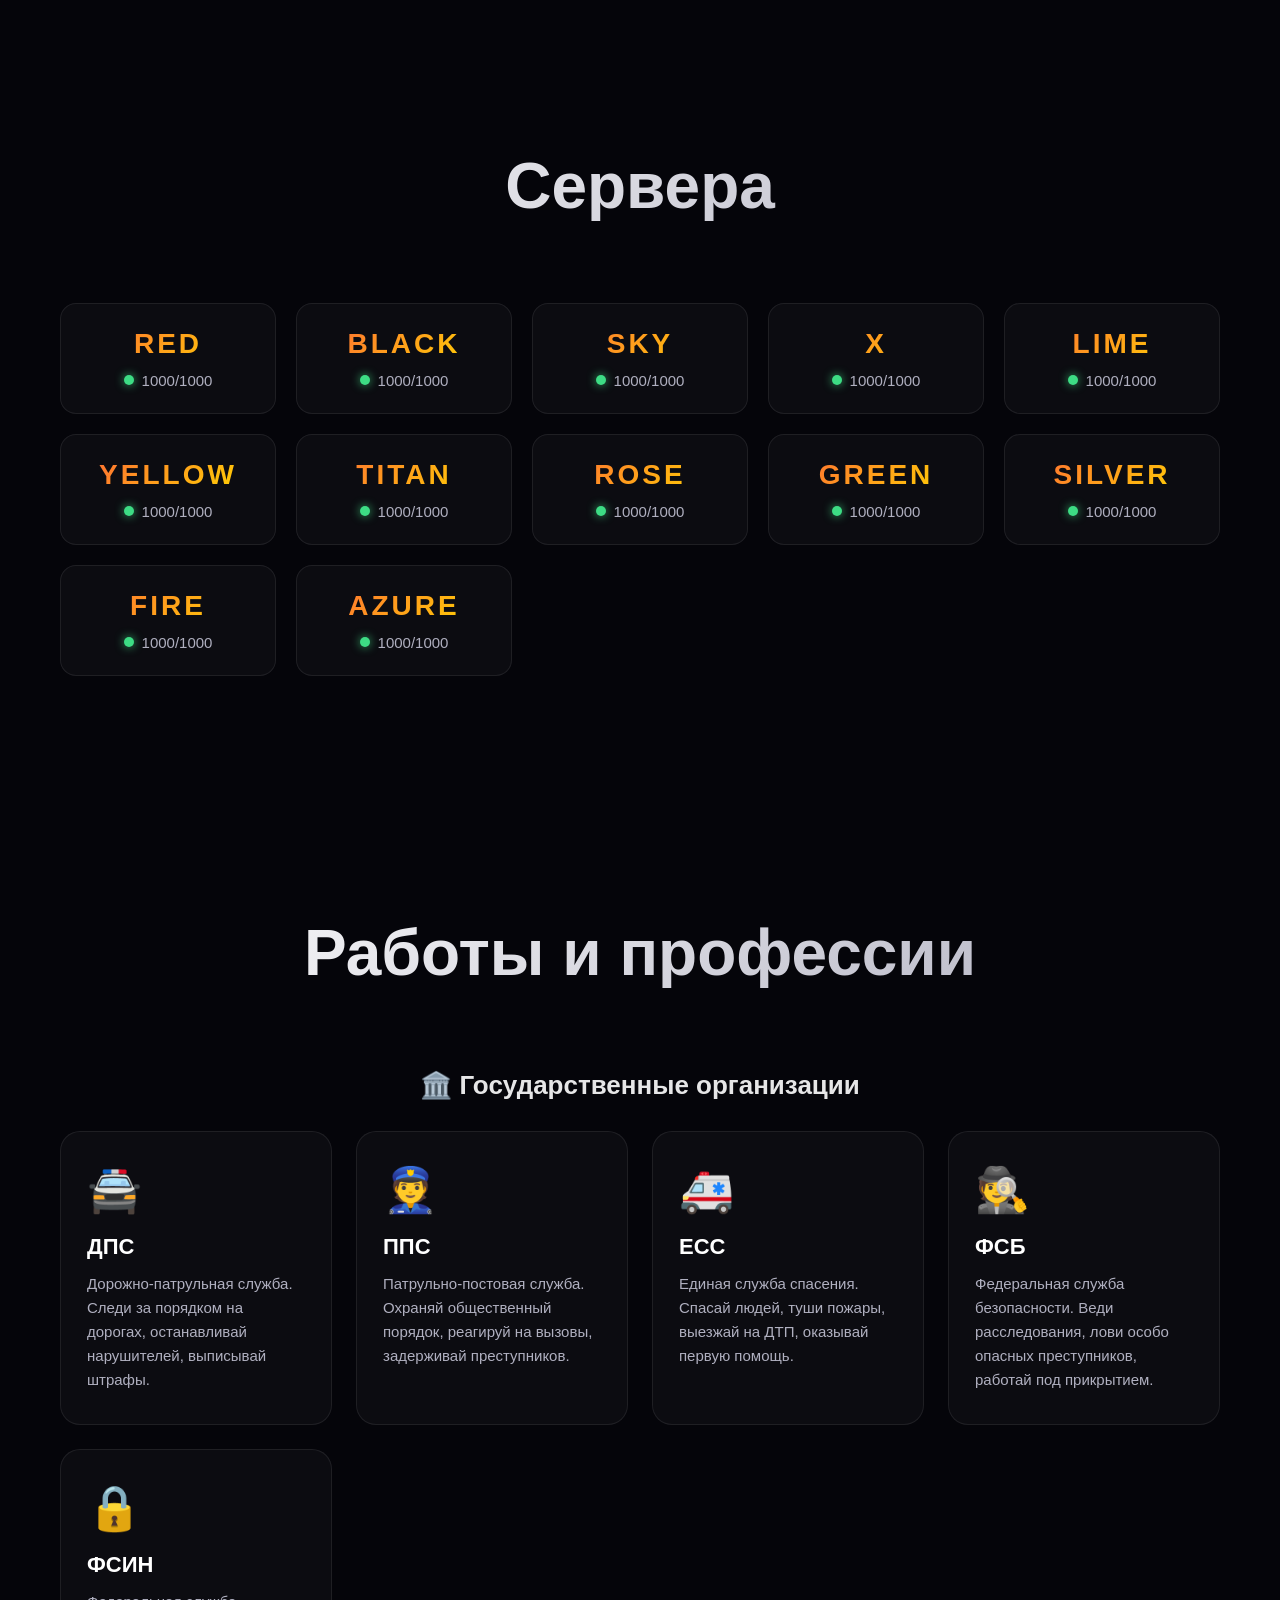
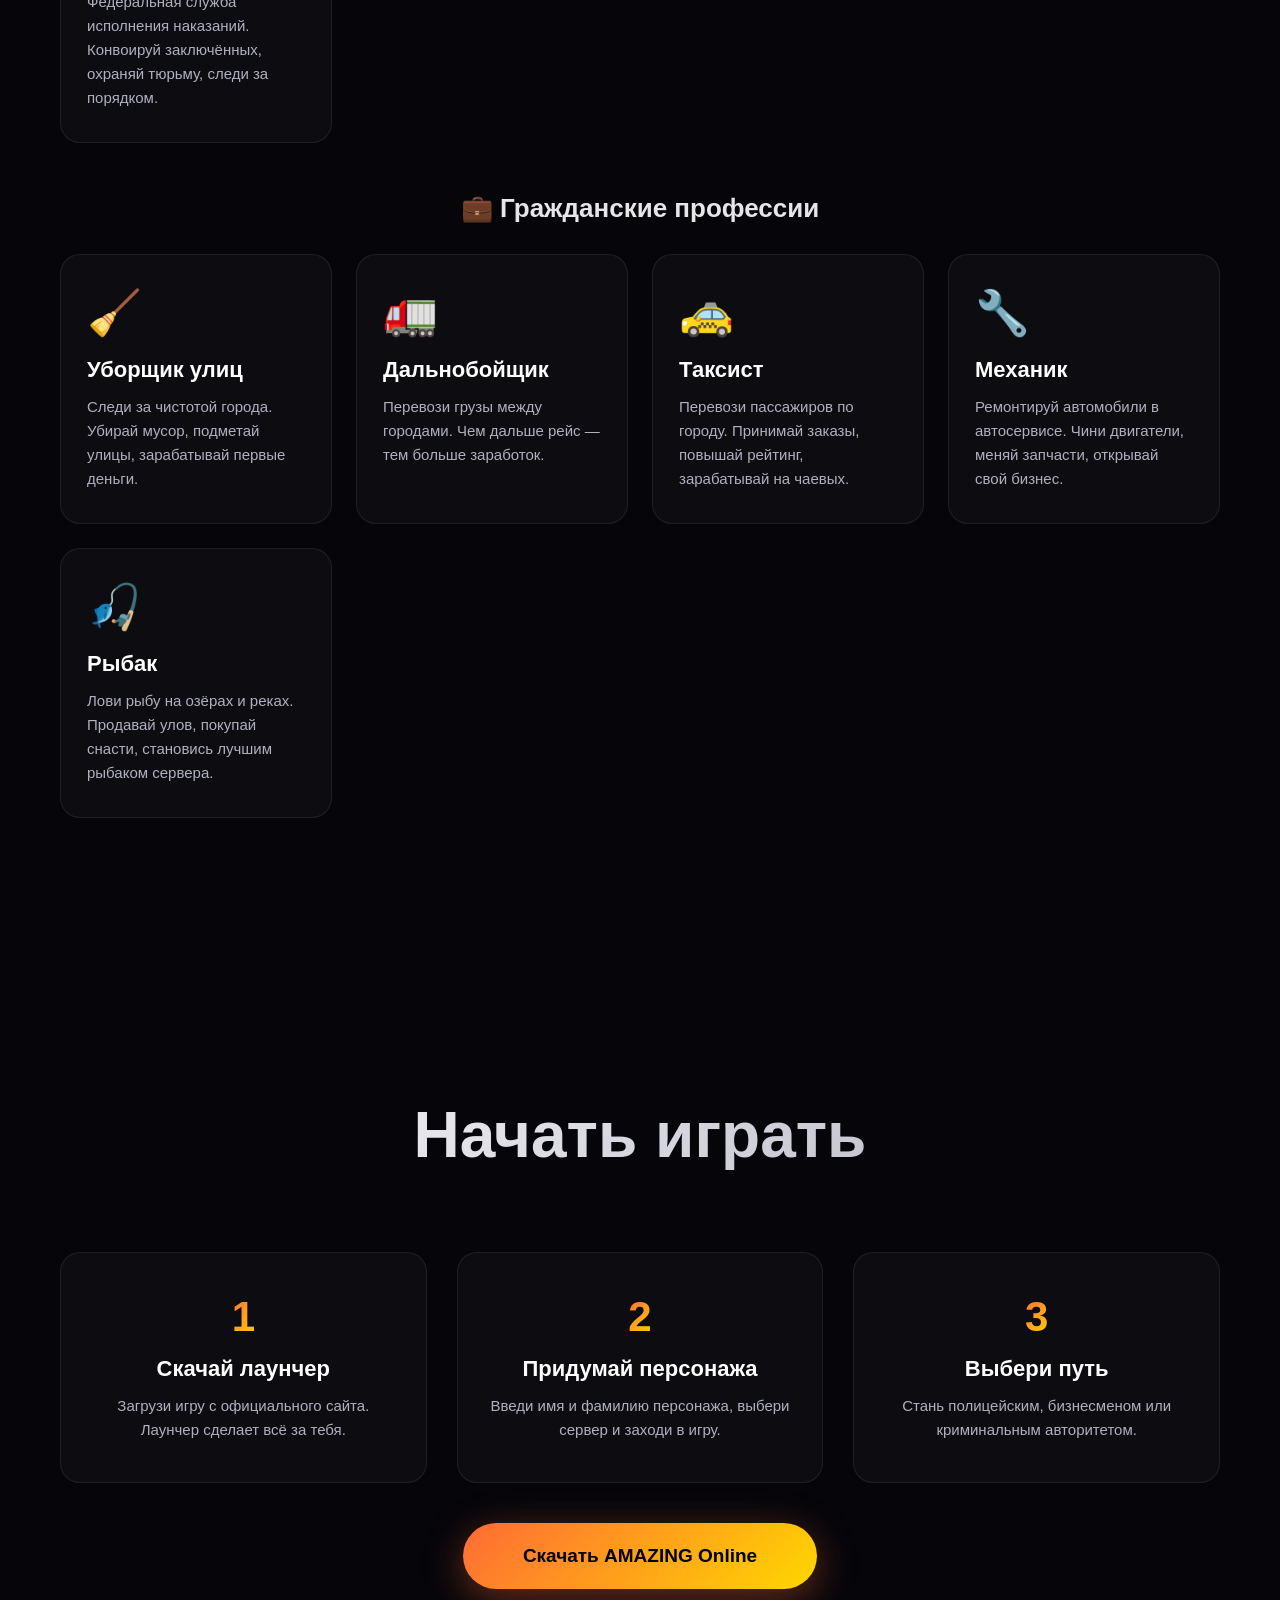
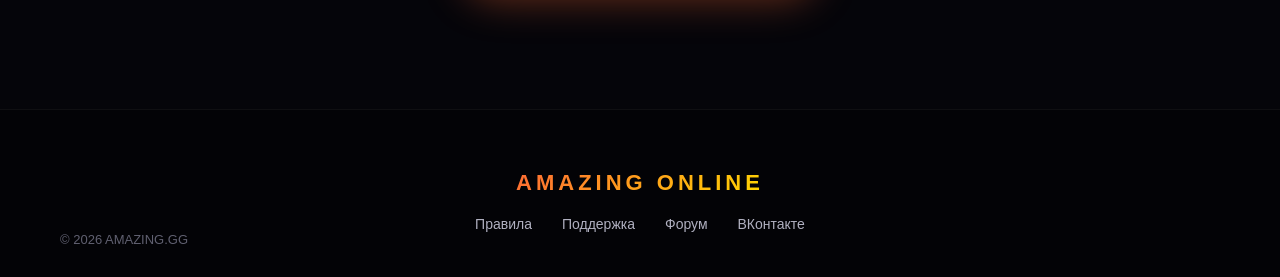
==== commit a5d2c35e: "Update index.html" ====
--- a/index.html
+++ b/index.html
@@ -31,7 +31,8 @@
     <!-- Навигация -->
     <header class="main-header">
         <div class="logo">
-            <img src="assets/images/logo.png" alt="AMAZING Online">
+    <a href="index.html" class="logo-text">AMAZING Online</a>
+</div>
         </div>
         <nav>
             <a href="#about">Об игре</a>
--- a/style.css
+++ b/style.css
@@ -295,11 +295,16 @@
    ============================================ */
 .hero-buttons {
     display: flex;
+    flex-direction: row;
+    justify-content: center;
+    align-items: center;
     gap: 20px;
     margin-top: 50px;
     opacity: 0;
     animation: fadeInUp 1s ease 0.7s forwards;
-}
+    width: 100%;
+}
+
 
 .btn-primary, .btn-secondary {
     padding: 18px 48px;
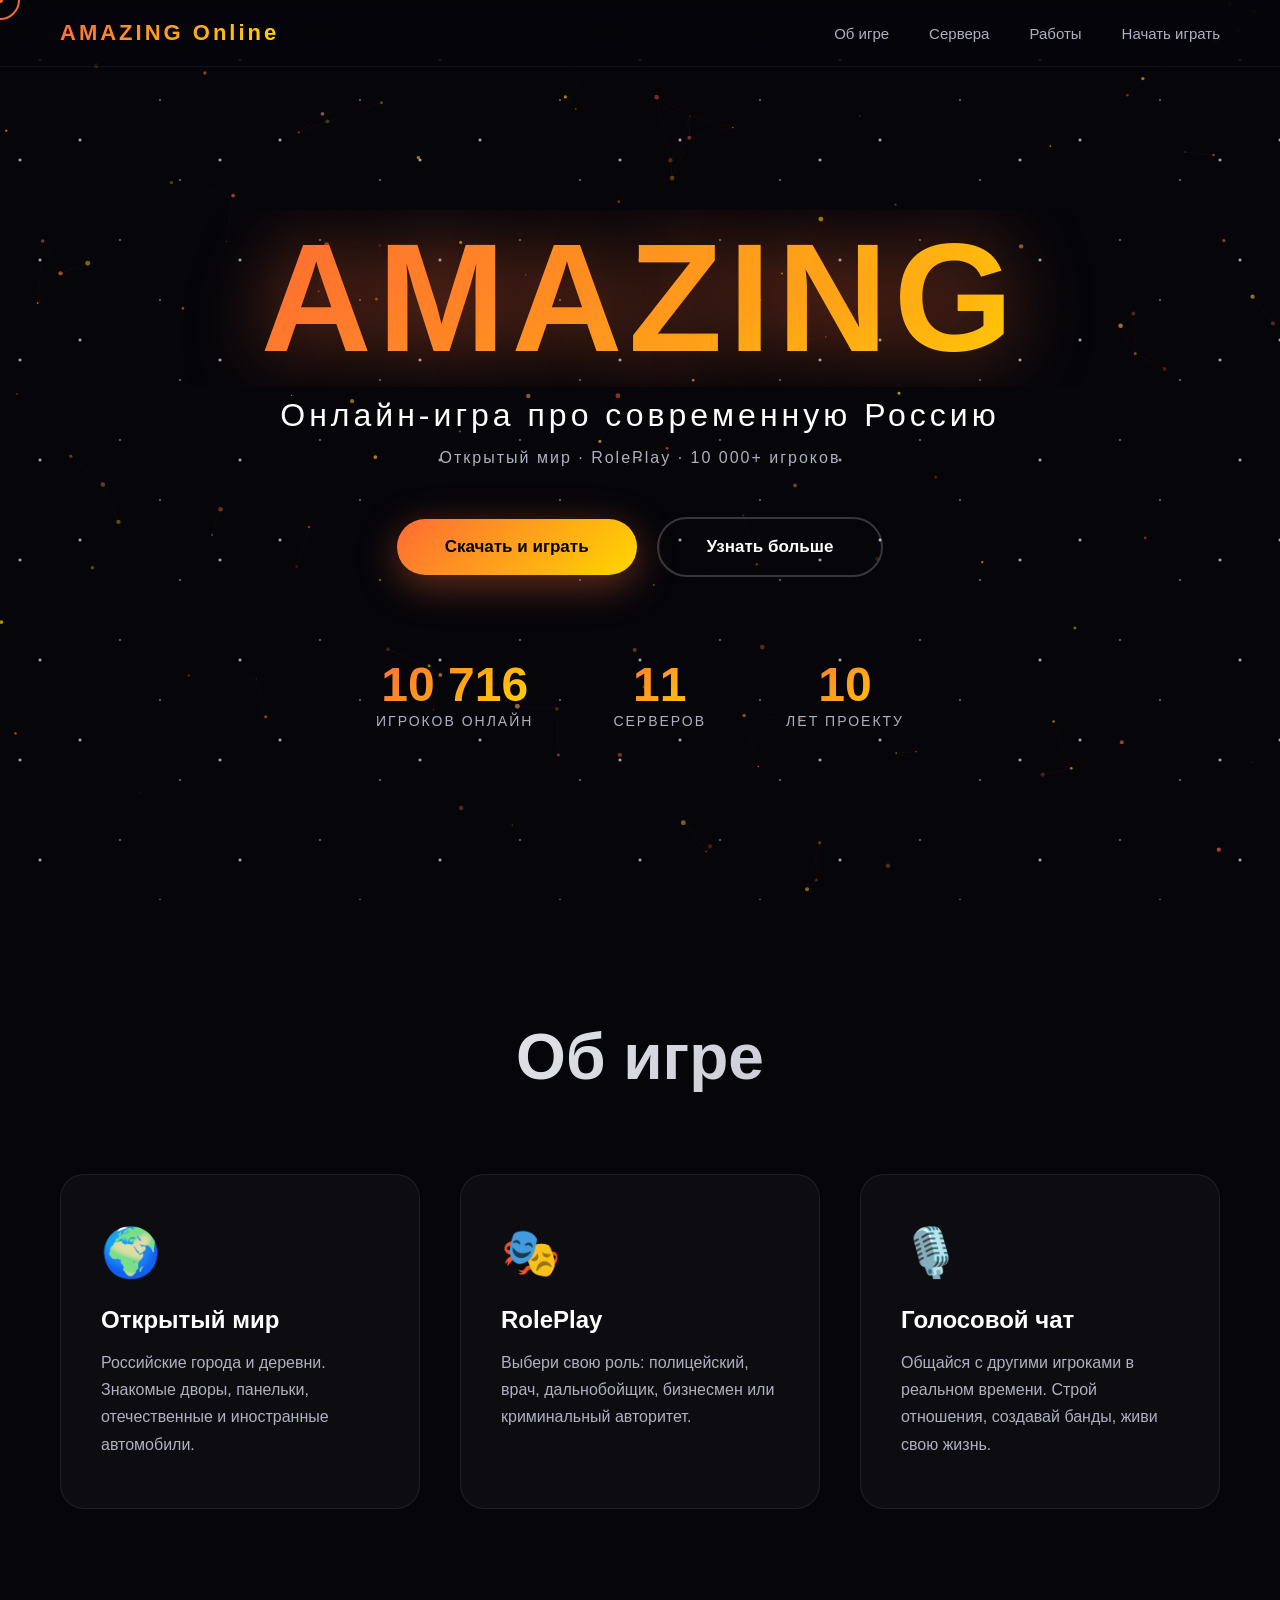
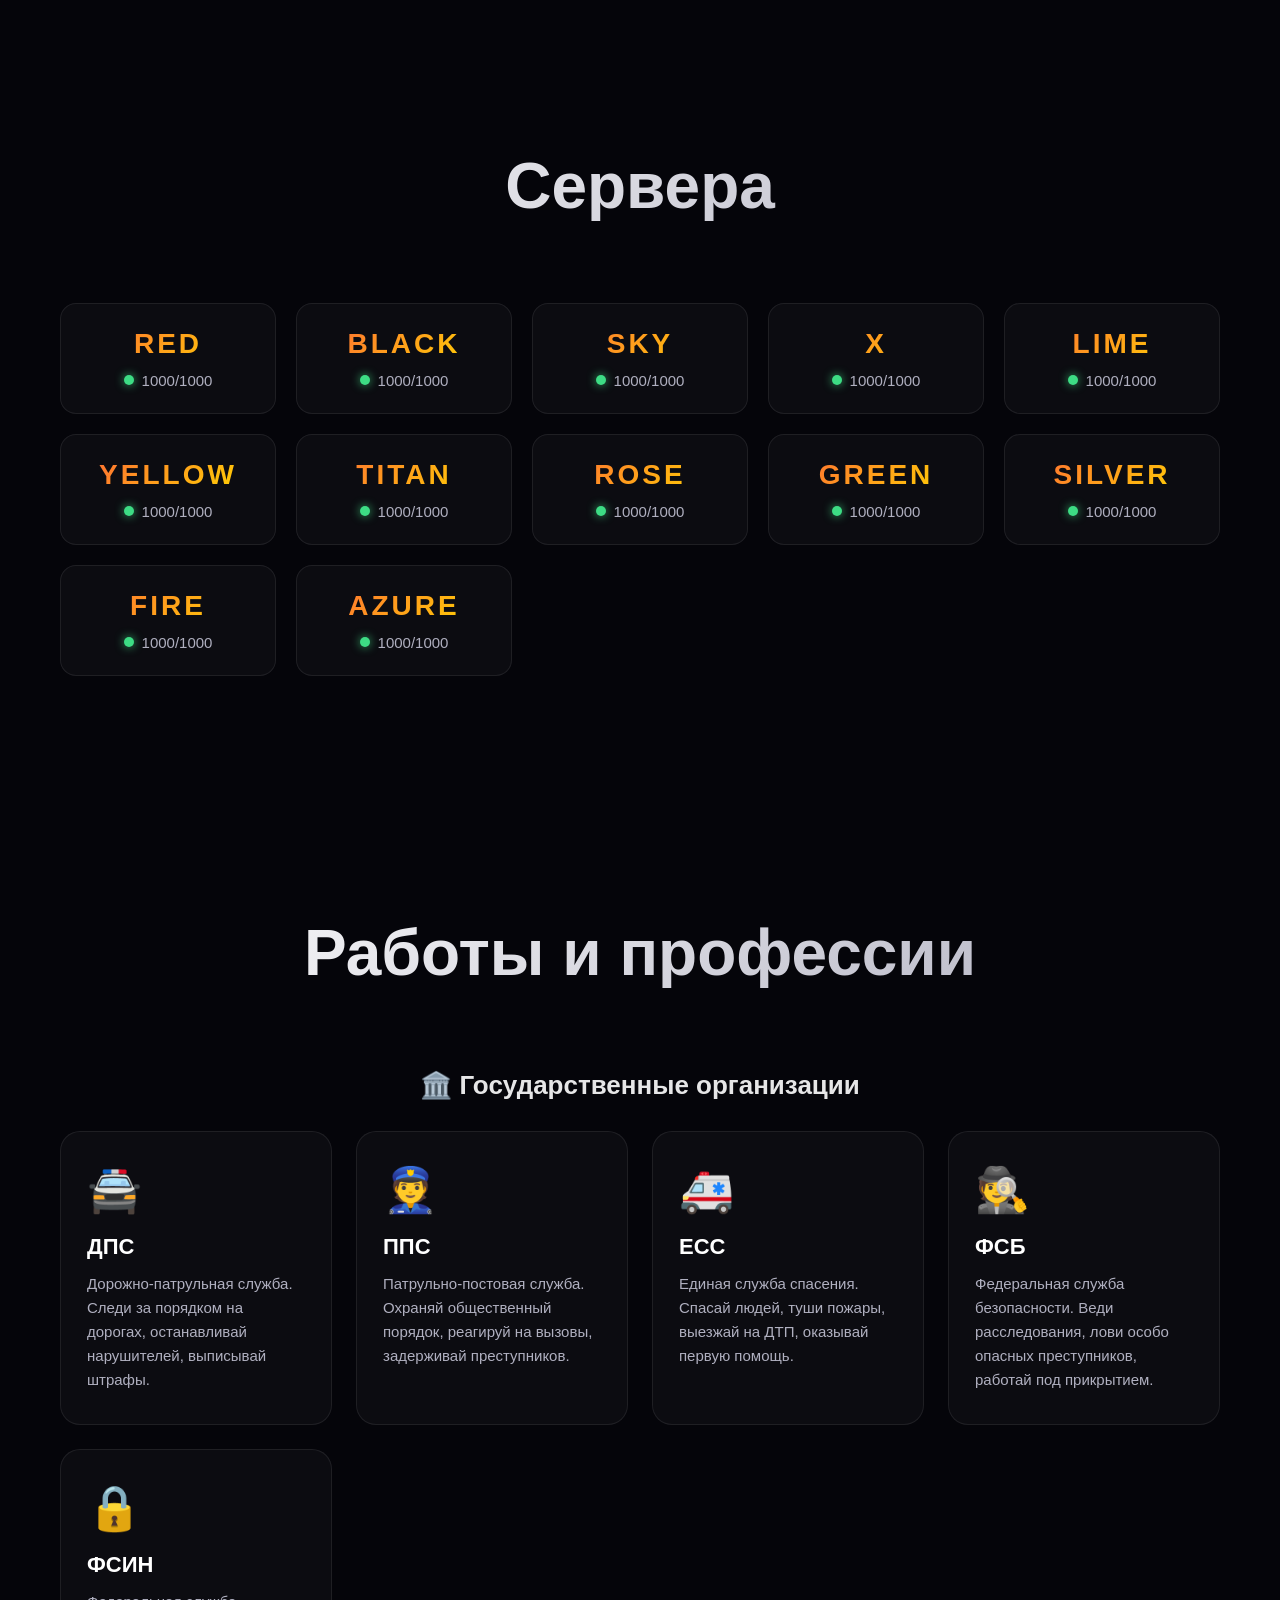
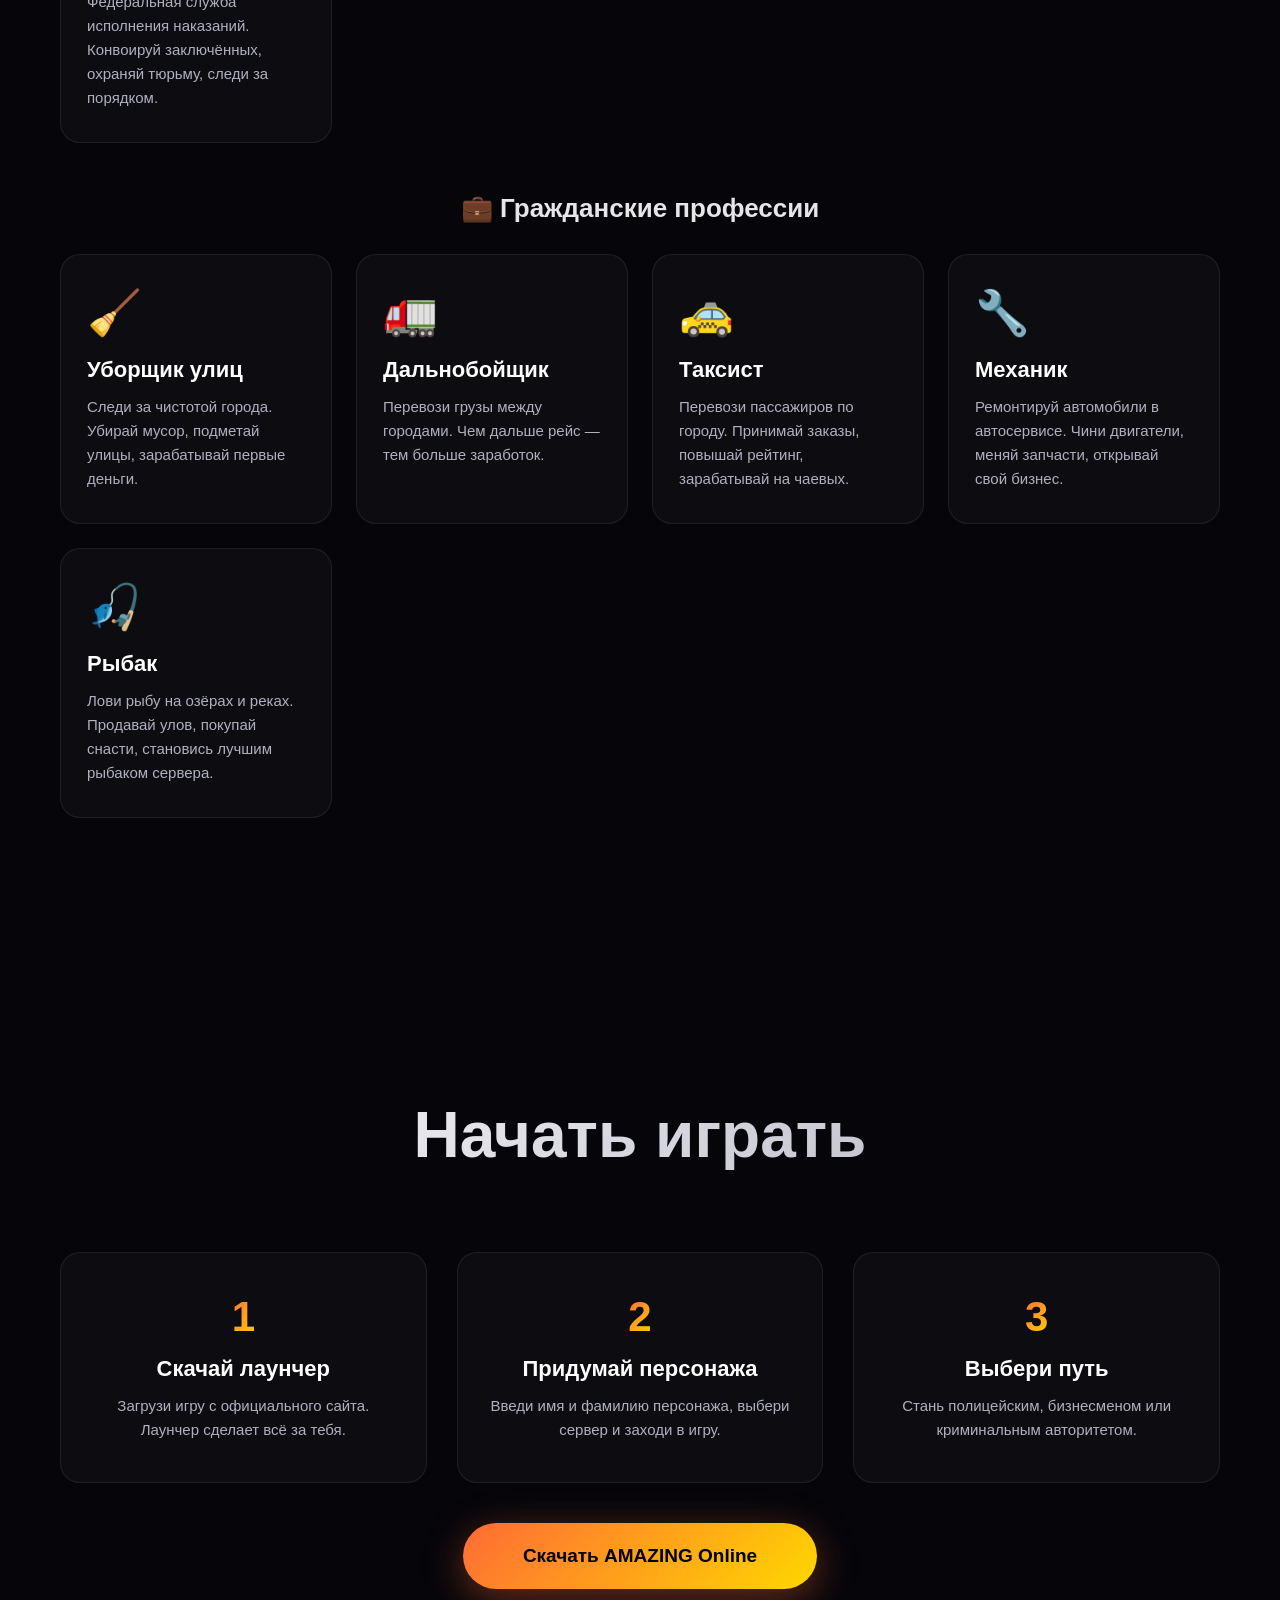
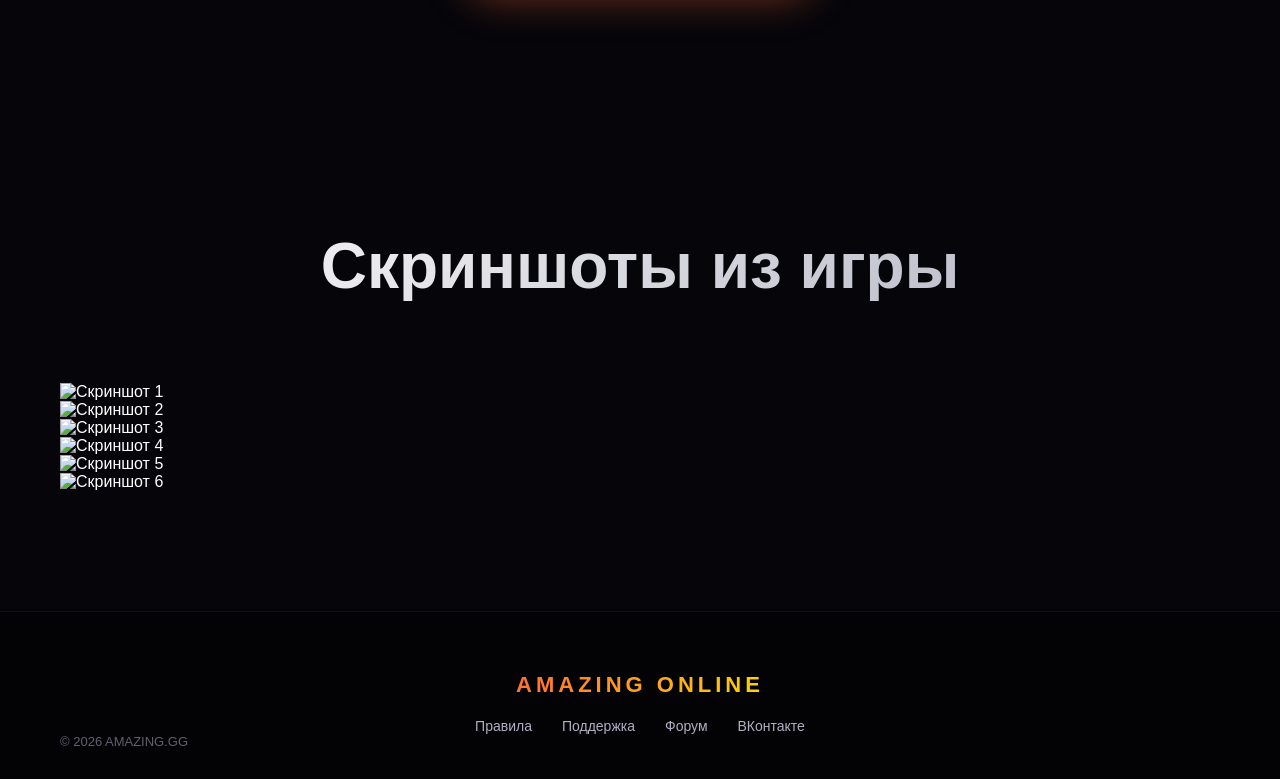
==== commit fabd8457: "Update index.html" ====
--- a/index.html
+++ b/index.html
@@ -242,6 +242,30 @@
     </section>
 
     <!-- Футер -->
+  <!-- ✅ ГАЛЕРЕЯ -->
+<section class="section gallery">
+    <h2 class="section-title">Скриншоты из игры</h2>
+    <div class="gallery-grid">
+        <div class="gallery-item">
+            <img src="https://amazing-online.com/assets/images/screens/game/game1.jpg" alt="Скриншот 1">
+        </div>
+        <div class="gallery-item">
+            <img src="https://amazing-online.com/assets/images/screens/game/game2.jpg" alt="Скриншот 2">
+        </div>
+        <div class="gallery-item">
+            <img src="https://amazing-online.com/assets/images/screens/game/game4.jpg" alt="Скриншот 3">
+        </div>
+        <div class="gallery-item">
+            <img src="https://amazing-online.com/assets/images/screens/game/game5.jpg" alt="Скриншот 4">
+        </div>
+        <div class="gallery-item">
+            <img src="https://amazing-online.com/assets/images/screens/game/game7.jpg" alt="Скриншот 5">
+        </div>
+        <div class="gallery-item">
+            <img src="https://amazing-online.com/assets/images/screens/game/game8.jpg" alt="Скриншот 6">
+        </div>
+    </div>
+</section>
     <footer class="main-footer">
         <div class="footer-content">
             <div class="footer-logo">AMAZING ONLINE</div>
--- a/style.css
+++ b/style.css
@@ -183,6 +183,25 @@
     transform: scale(1.1);
 }
 
+/* ✅ ТЕКСТОВЫЙ ЛОГОТИП */
+.logo-text {
+    color: #ffffff;
+    text-decoration: none;
+    font-size: 22px;
+    font-weight: 900;
+    letter-spacing: 3px;
+    background: linear-gradient(135deg, var(--accent), var(--accent-3));
+    -webkit-background-clip: text;
+    -webkit-text-fill-color: transparent;
+    background-clip: text;
+    transition: transform 0.3s ease;
+    display: inline-block;
+}
+
+.logo-text:hover {
+    transform: scale(1.05);
+}
+
 .main-header nav {
     display: flex;
     gap: 40px;
@@ -305,7 +324,6 @@
     width: 100%;
 }
 
-
 .btn-primary, .btn-secondary {
     padding: 18px 48px;
     border: none;
@@ -342,7 +360,7 @@
 }
 
 /* ============================================
-   БОЛЬШАЯ КНОПКА —ПО ЦЕНТРУ
+   БОЛЬШАЯ КНОПКА — ПО ЦЕНТРУ
    ============================================ */
 .btn-large {
     padding: 22px 60px;
@@ -690,8 +708,7 @@
     font-size: 22px;
     font-weight: 900;
     letter-spacing: 4px;
-    background: linear-gradient(135deg, var(--accent), var(--accent-3));
-    -webkit-background-clip: text;
+    background: linear-gradient(135deg, var(--accent), var(--accent-3));-webkit-background-clip: text;
     -webkit-text-fill-color: transparent;
 }
 
@@ -719,9 +736,9 @@
 }
 
 /* ============================================
-   АДАПТИВ
-   ============================================ */
-@media (max-width: 768px) {
+   АДАПТИВ — ✅ ИСПРАВЛЕНО
+   ============================================ */
+max-width: 768px {
     .main-header {
         padding: 15px 20px;
     }
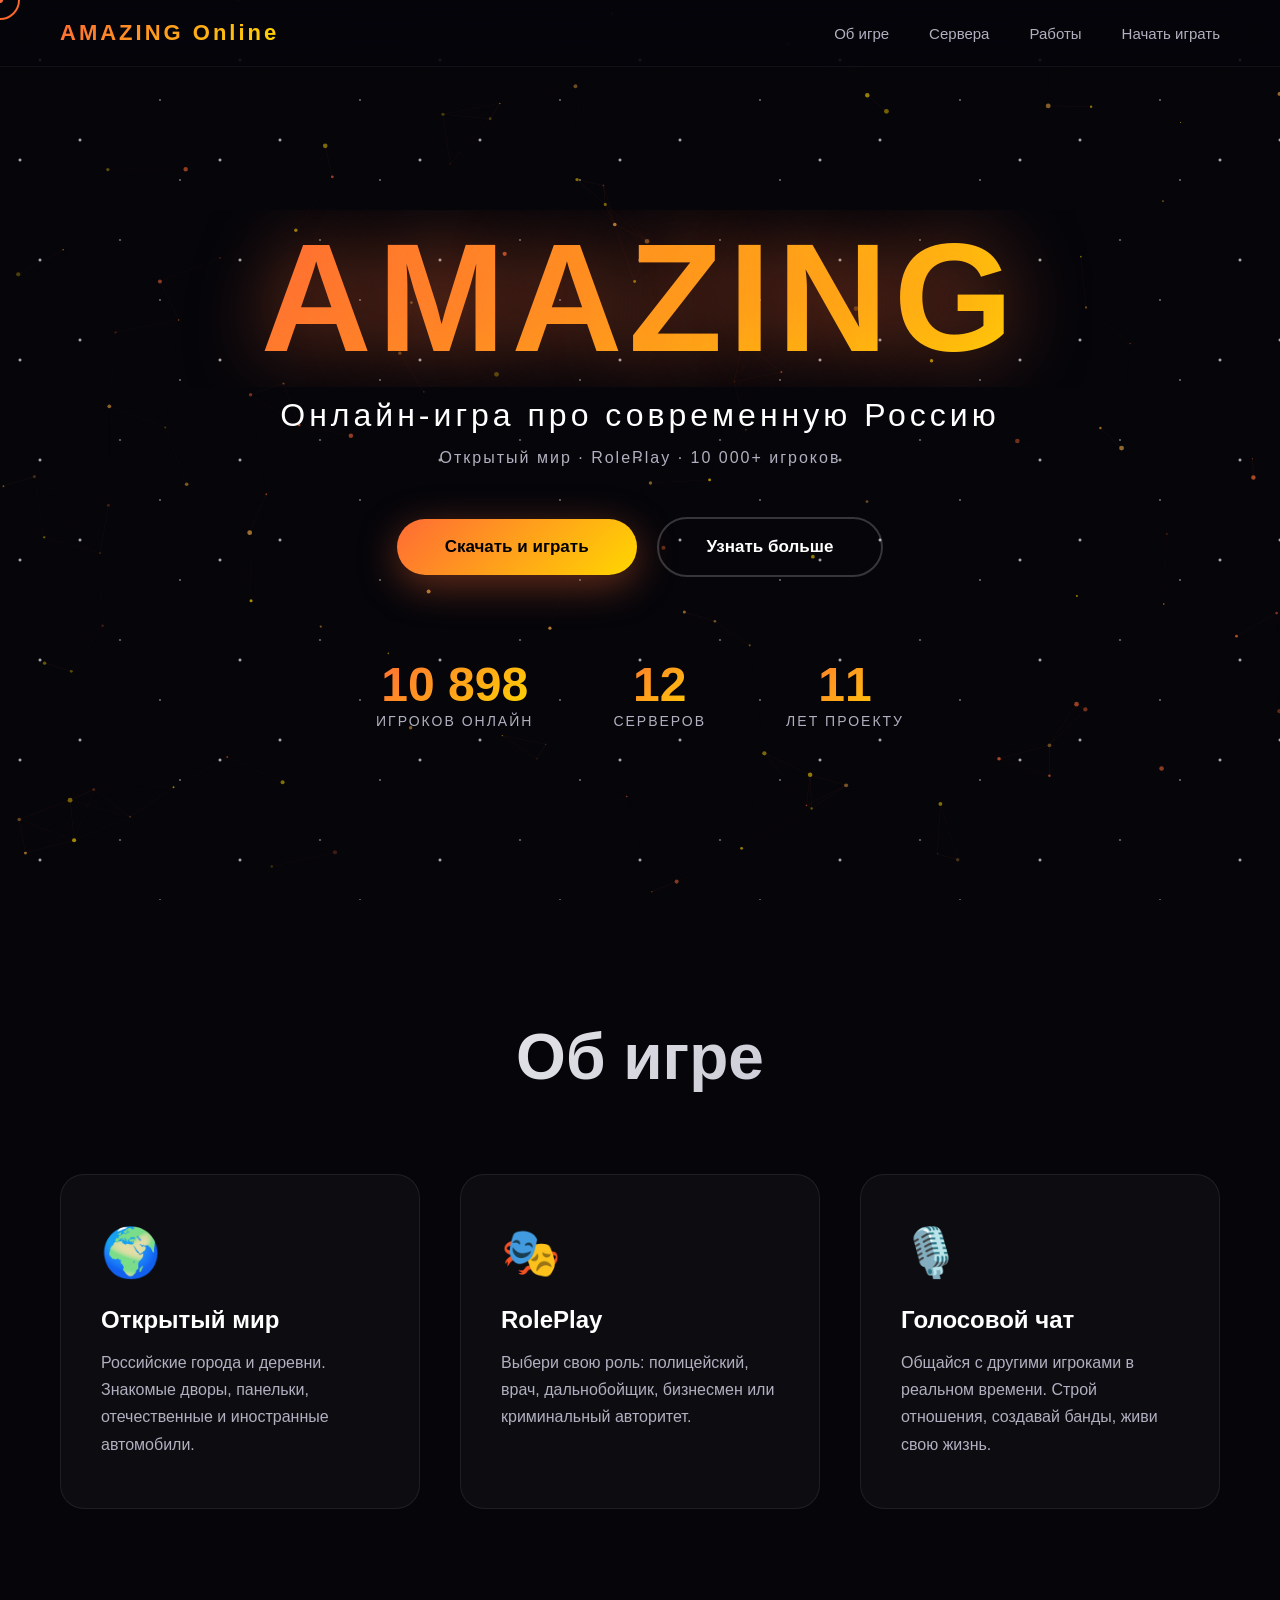
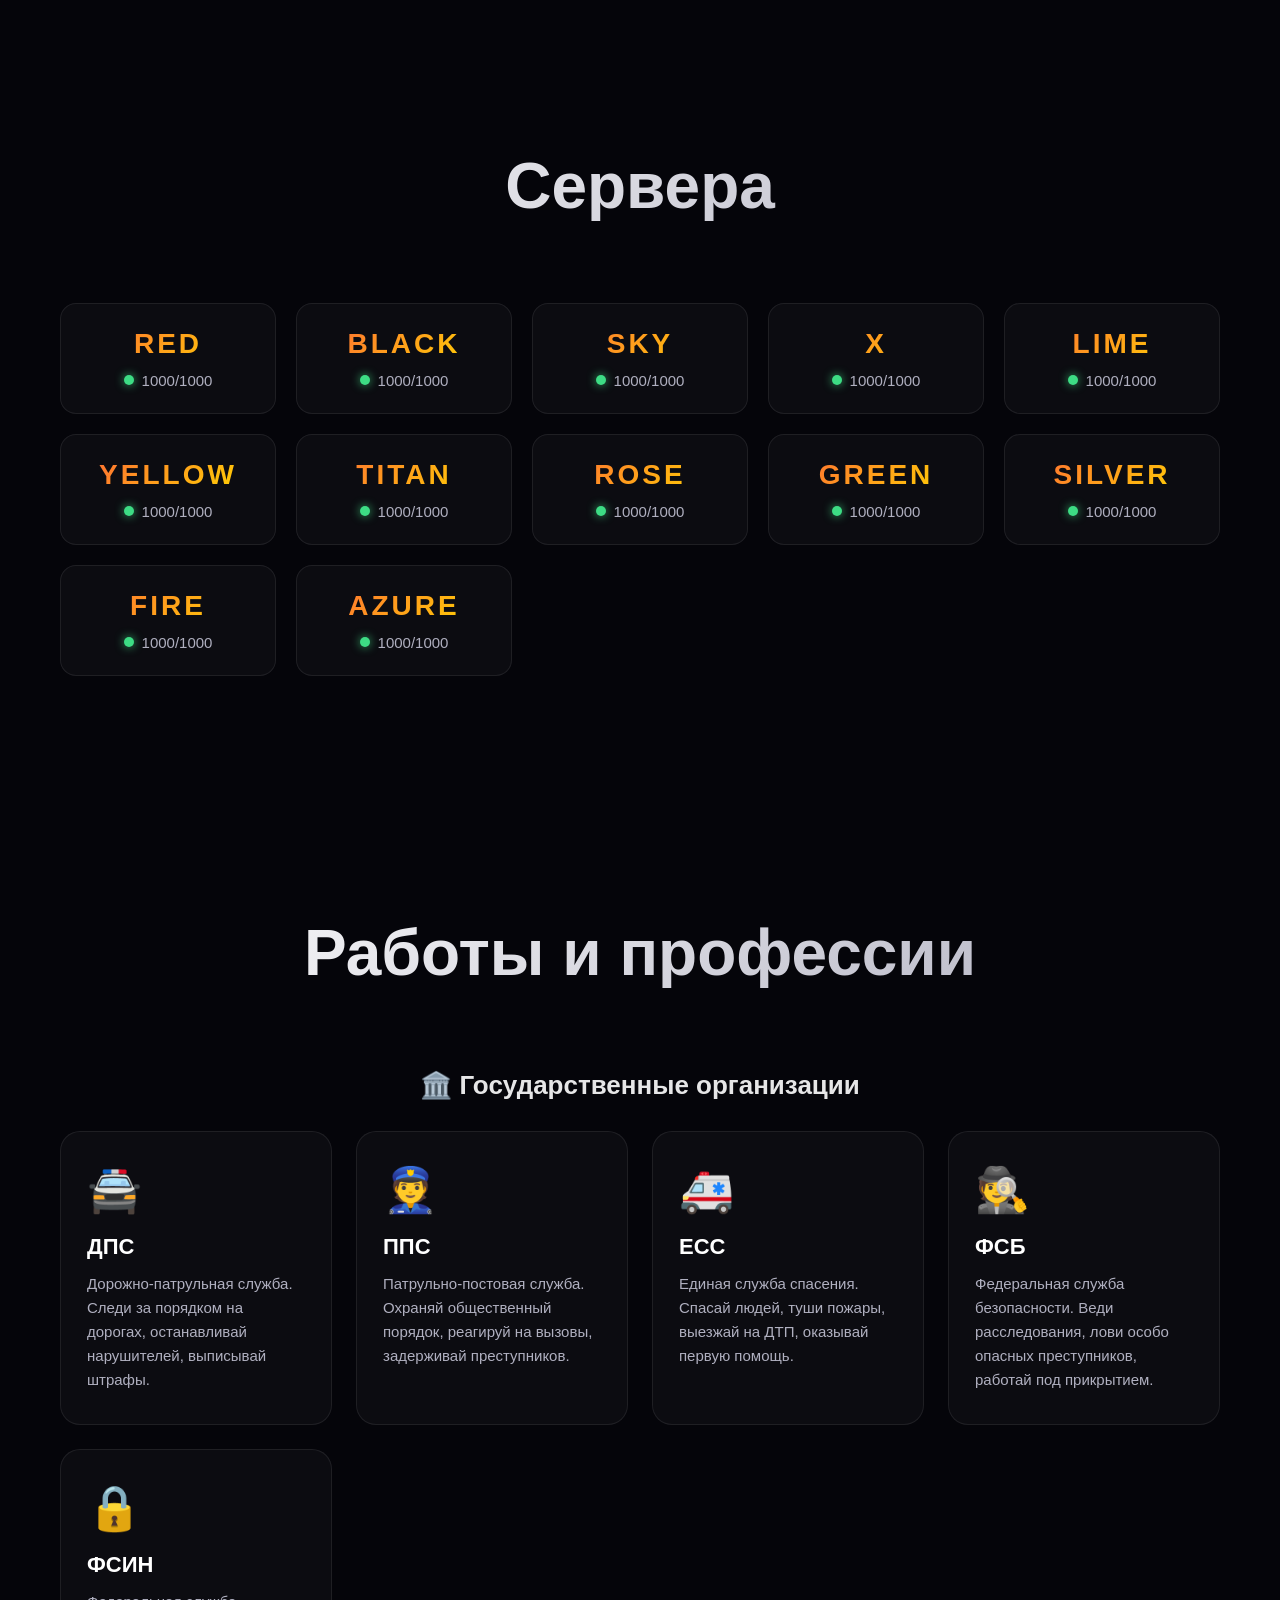
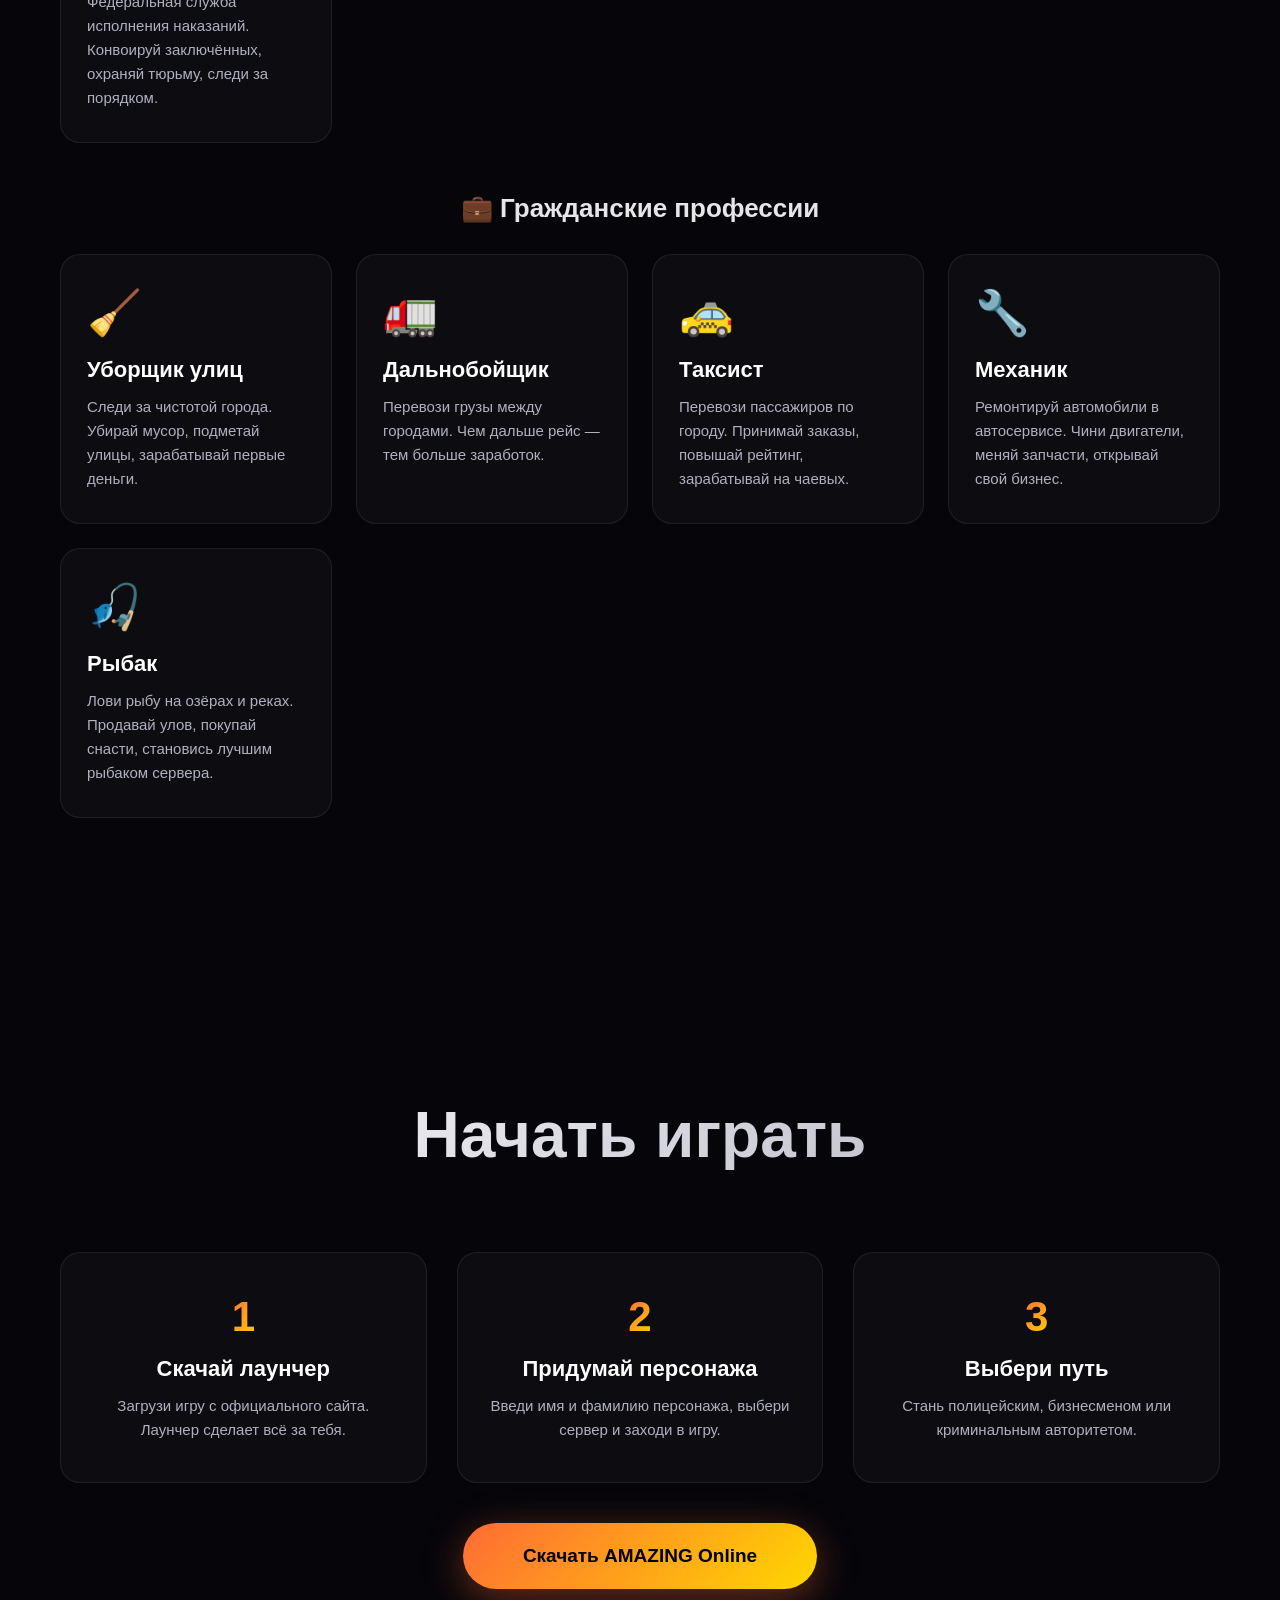
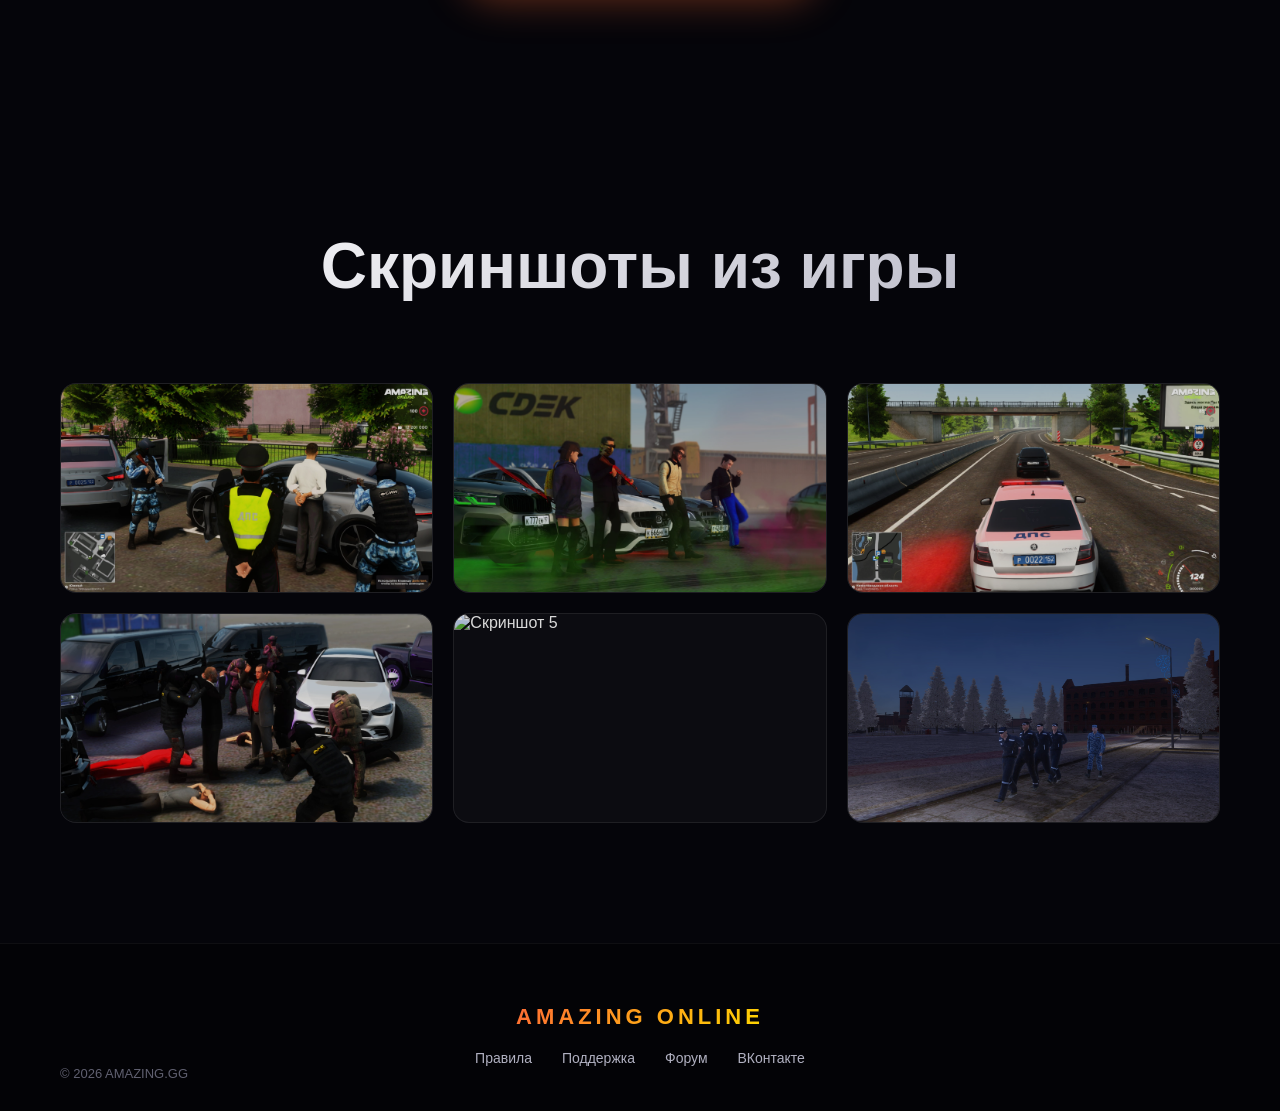
==== commit 033f3db8: "Update index.html" ====
--- a/index.html
+++ b/index.html
@@ -247,22 +247,22 @@
     <h2 class="section-title">Скриншоты из игры</h2>
     <div class="gallery-grid">
         <div class="gallery-item">
-            <img src="https://amazing-online.com/assets/images/screens/game/game1.jpg" alt="Скриншот 1">
-        </div>
-        <div class="gallery-item">
-            <img src="https://amazing-online.com/assets/images/screens/game/game2.jpg" alt="Скриншот 2">
-        </div>
-        <div class="gallery-item">
-            <img src="https://amazing-online.com/assets/images/screens/game/game4.jpg" alt="Скриншот 3">
-        </div>
-        <div class="gallery-item">
-            <img src="https://amazing-online.com/assets/images/screens/game/game5.jpg" alt="Скриншот 4">
-        </div>
-        <div class="gallery-item">
-            <img src="https://amazing-online.com/assets/images/screens/game/game7.jpg" alt="Скриншот 5">
-        </div>
-        <div class="gallery-item">
-            <img src="https://amazing-online.com/assets/images/screens/game/game8.jpg" alt="Скриншот 6">
+            <img src="game1.jpg" alt="Скриншот 1">
+        </div>
+        <div class="gallery-item">
+            <img src="game2.jpg" alt="Скриншот 2">
+        </div>
+        <div class="gallery-item">
+            <img src="game4.jpg" alt="Скриншот 3">
+        </div>
+        <div class="gallery-item">
+            <img src="game5.jpg" alt="Скриншот 4">
+        </div>
+        <div class="gallery-item">
+            <img src="game7.jpg" alt="Скриншот 5">
+        </div>
+        <div class="gallery-item">
+            <img src="game8.jpg" alt="Скриншот 6">
         </div>
     </div>
 </section>
--- a/style.css
+++ b/style.css
@@ -781,3 +781,59 @@
         font-size: 36px;
     }
 }
+/* ============================================
+   ГАЛЕРЕЯ — 3 СЛЕВА + 3 СПРАВА
+   ============================================ */
+.gallery-grid {
+    display: grid;
+    grid-template-columns: repeat(3, 1fr);
+    gap: 20px;
+    max-width: 1200px;
+    margin: 0 auto;
+}
+
+.gallery-item {
+    position: relative;
+    border-radius: 16px;
+    overflow: hidden;
+    aspect-ratio: 16 / 9;
+    border: 1px solid rgba(255, 255, 255, 0.08);
+    background: rgba(255, 255, 255, 0.03);
+    transition: transform 0.4s ease, box-shadow 0.4s ease, border-color 0.4s ease;
+    cursor: pointer;
+}
+
+.gallery-item img {
+    width: 100%;
+    height: 100%;
+    object-fit: cover;
+    display: block;
+    transition: transform 0.6s ease, filter 0.4s ease;
+    filter: brightness(0.85);
+}
+
+.gallery-item::after {
+    content: '';
+    position: absolute;
+    inset: 0;
+    background: linear-gradient(135deg, rgba(255, 107, 53, 0.25), transparent 60%);
+    opacity: 0;
+    transition: opacity 0.4s ease;
+    pointer-events: none;
+}
+
+.gallery-item:hover {
+    transform: translateY(-8px) scale(1.02);
+    border-color: rgba(255, 107, 53, 0.5);
+    box-shadow: 0 25px 60px rgba(255, 107, 53, 0.35);
+    z-index: 2;
+}
+
+.gallery-item:hover img {
+    transform: scale(1.1);
+    filter: brightness(1.05);
+}
+
+.gallery-item:hover::after {
+    opacity: 1;
+}
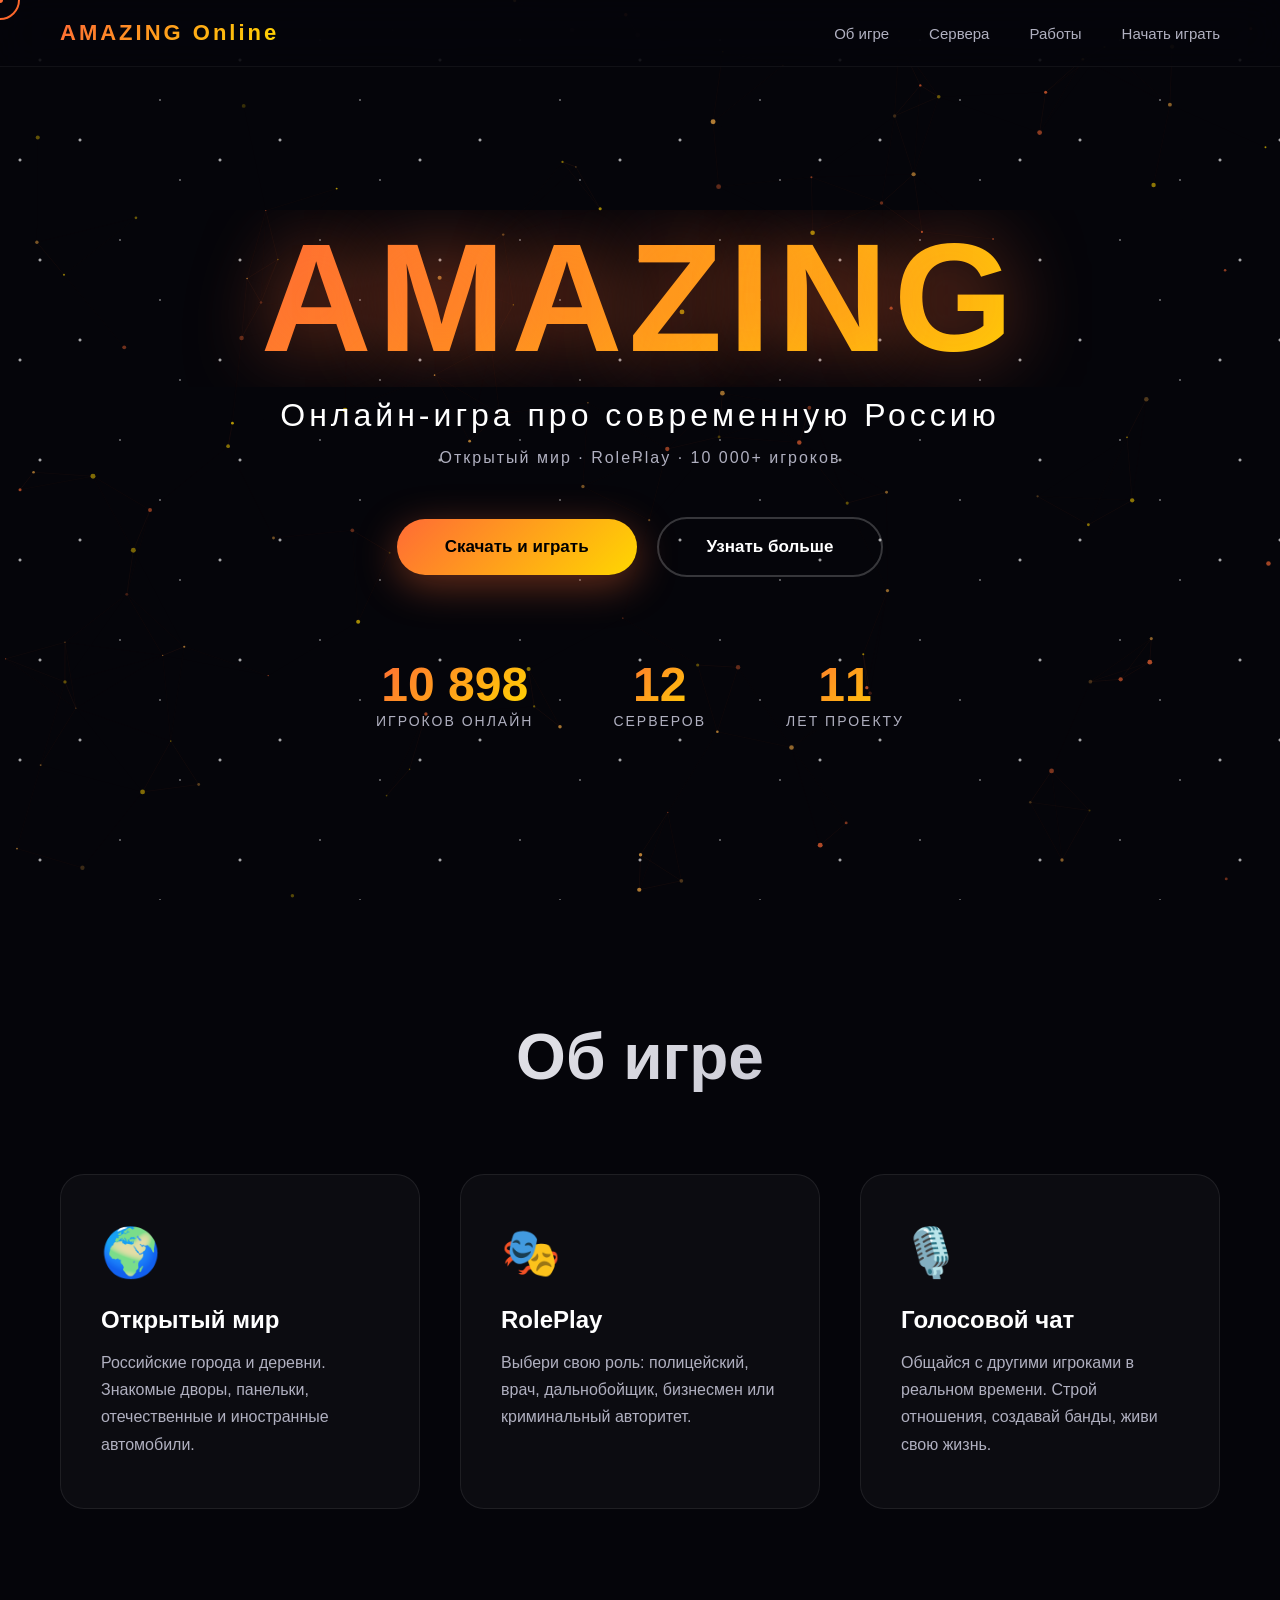
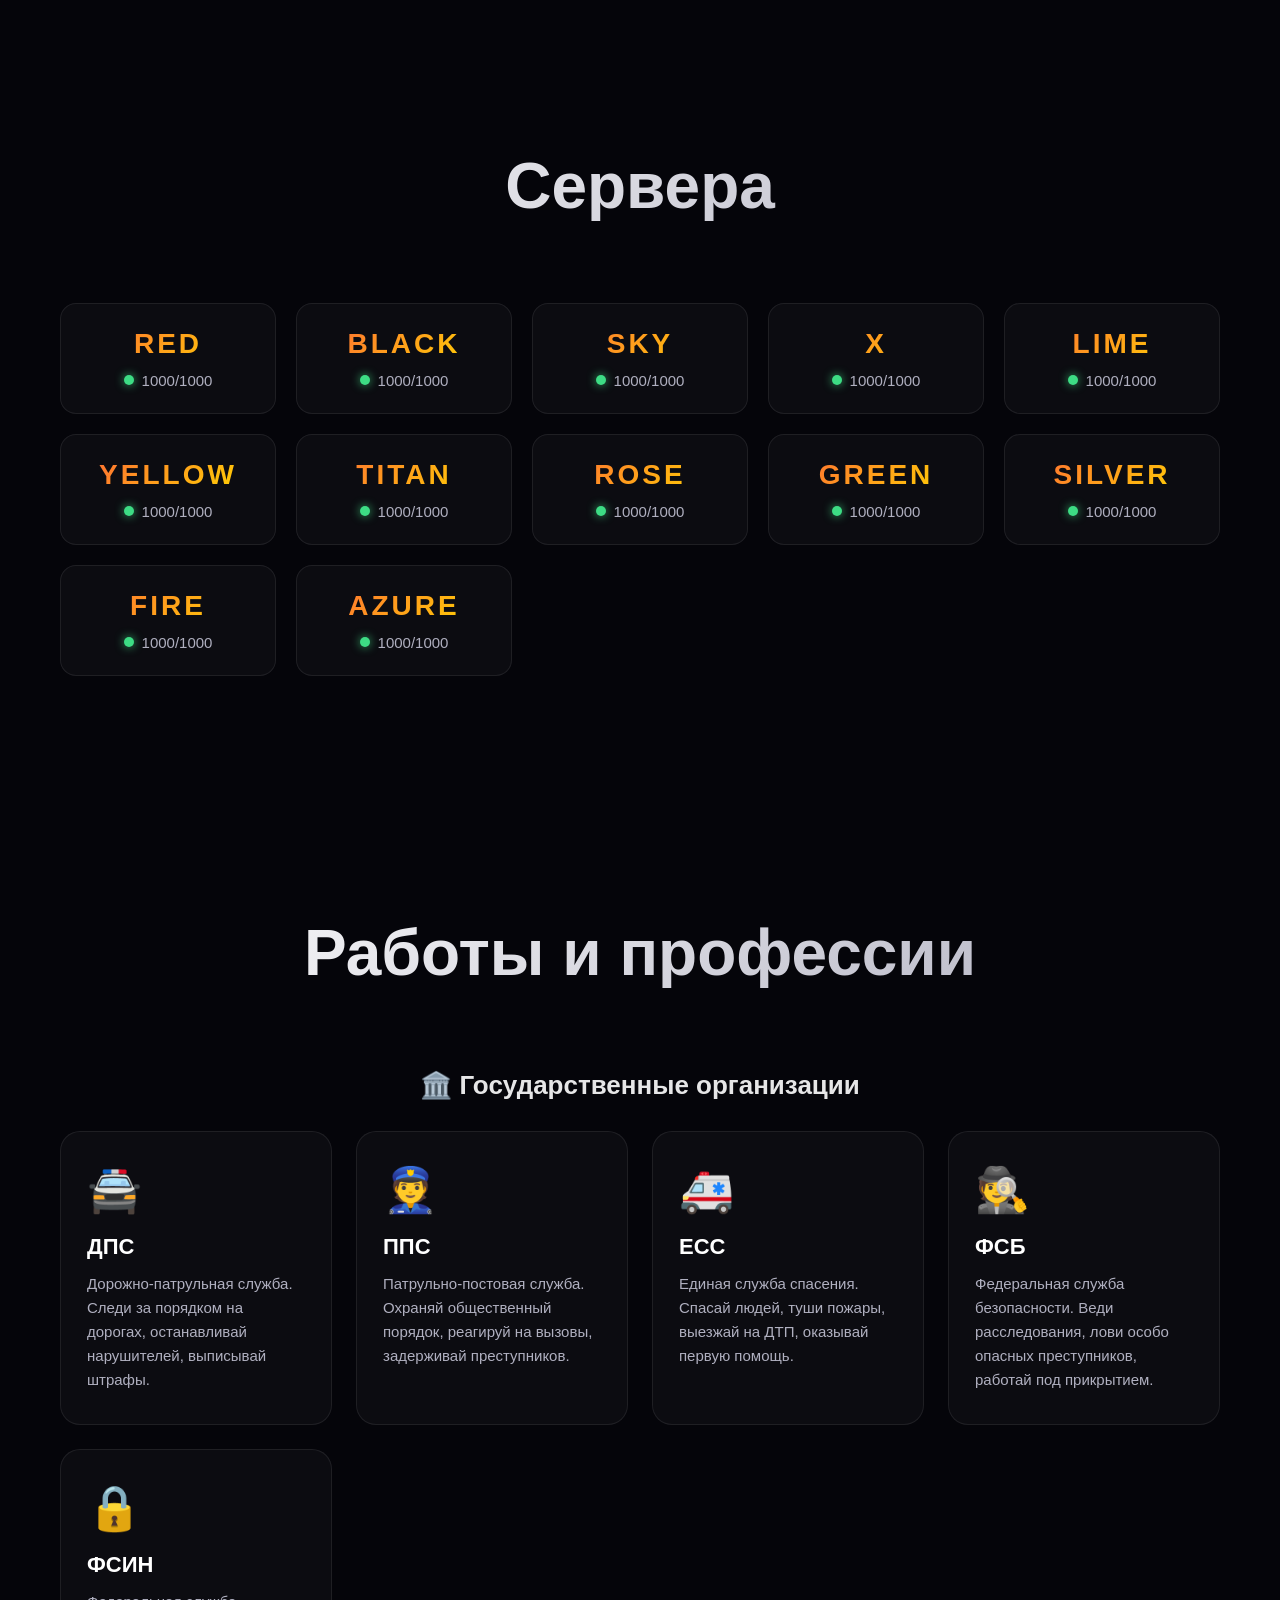
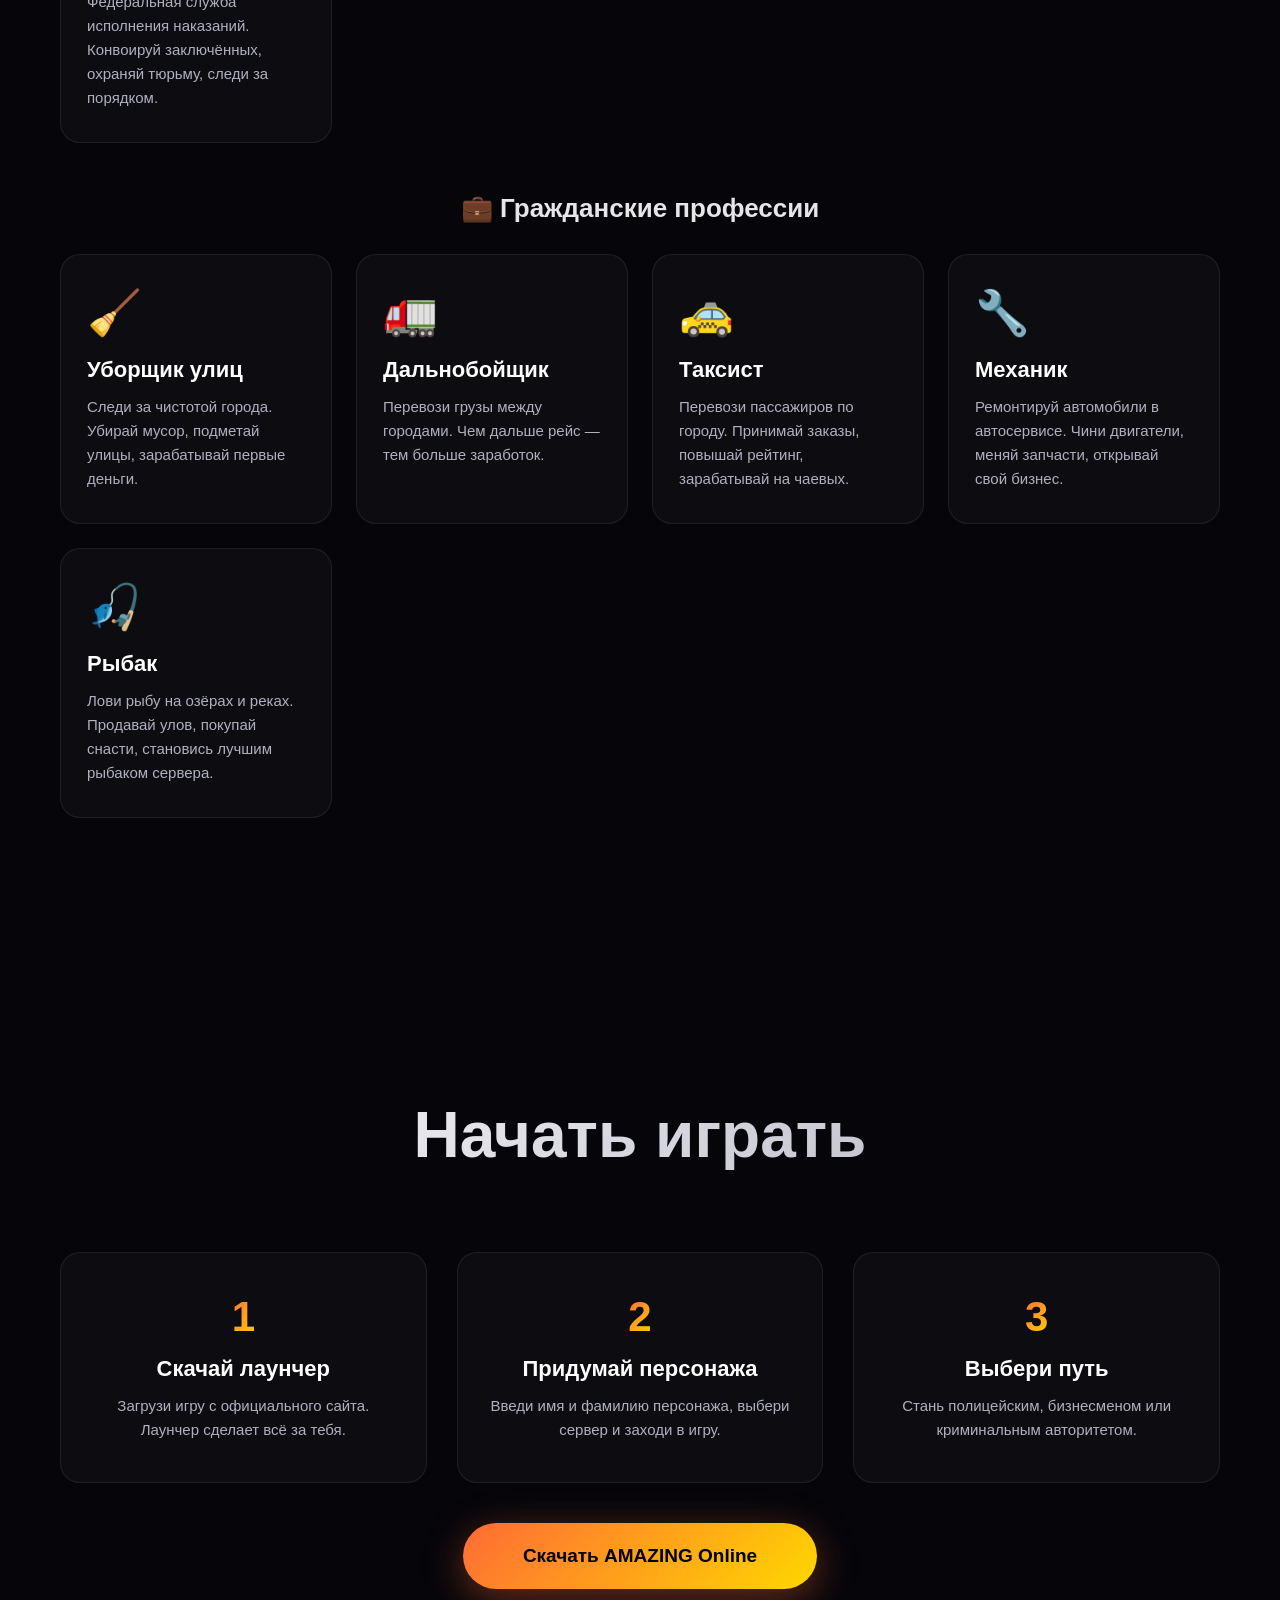
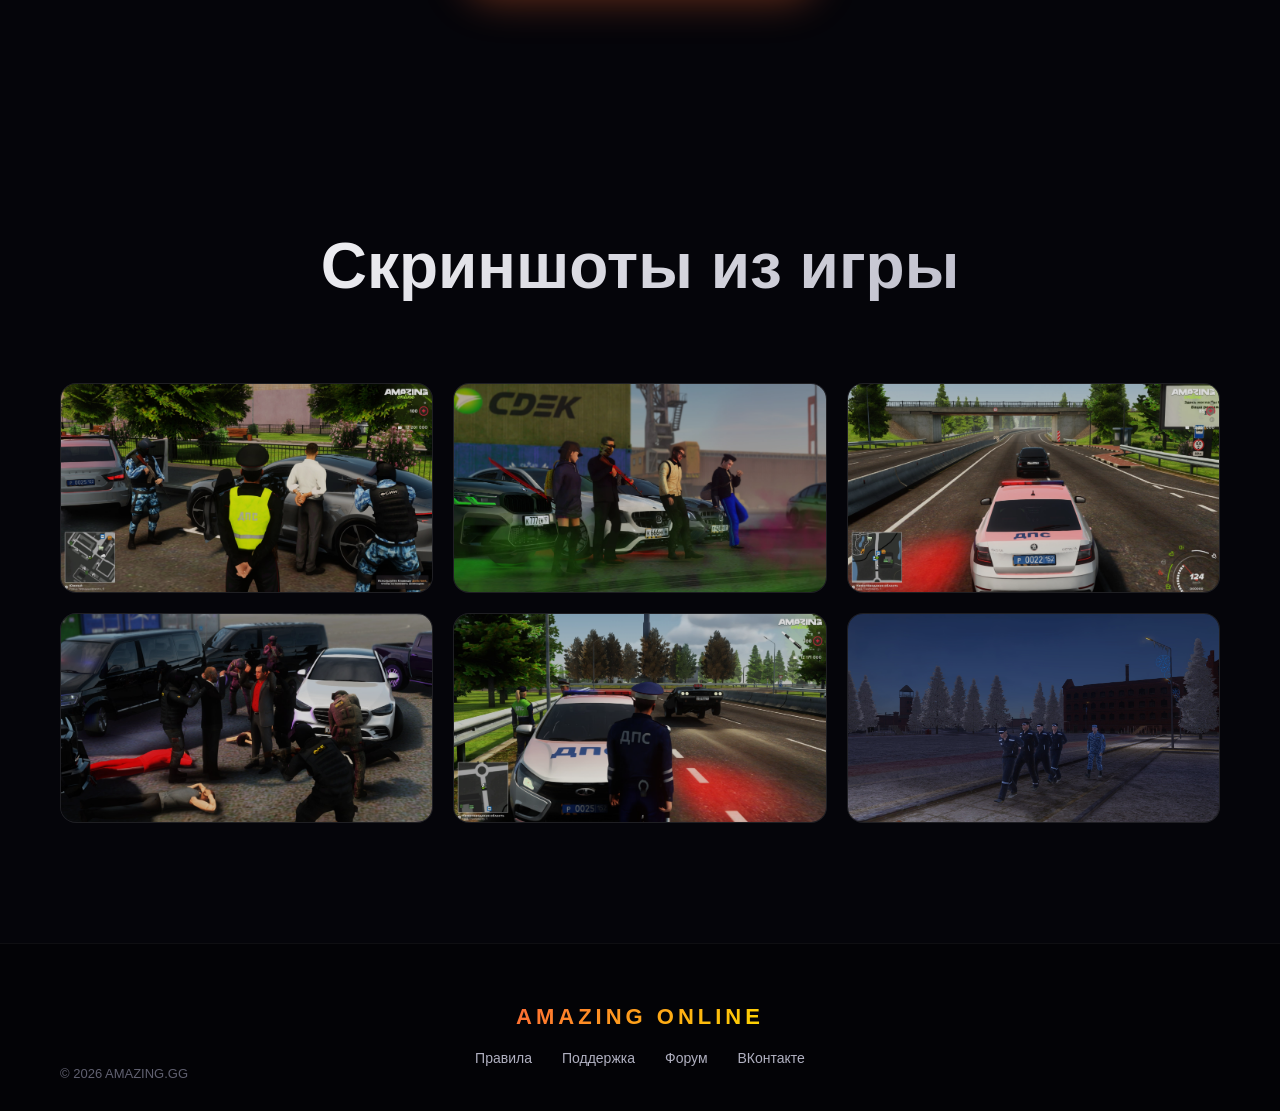
==== commit 09e54a4f: "Update index.html" ====
--- a/index.html
+++ b/index.html
@@ -259,7 +259,7 @@
             <img src="game5.jpg" alt="Скриншот 4">
         </div>
         <div class="gallery-item">
-            <img src="game7.jpg" alt="Скриншот 5">
+            <img src="game13.jpg" alt="Скриншот 5">
         </div>
         <div class="gallery-item">
             <img src="game8.jpg" alt="Скриншот 6">
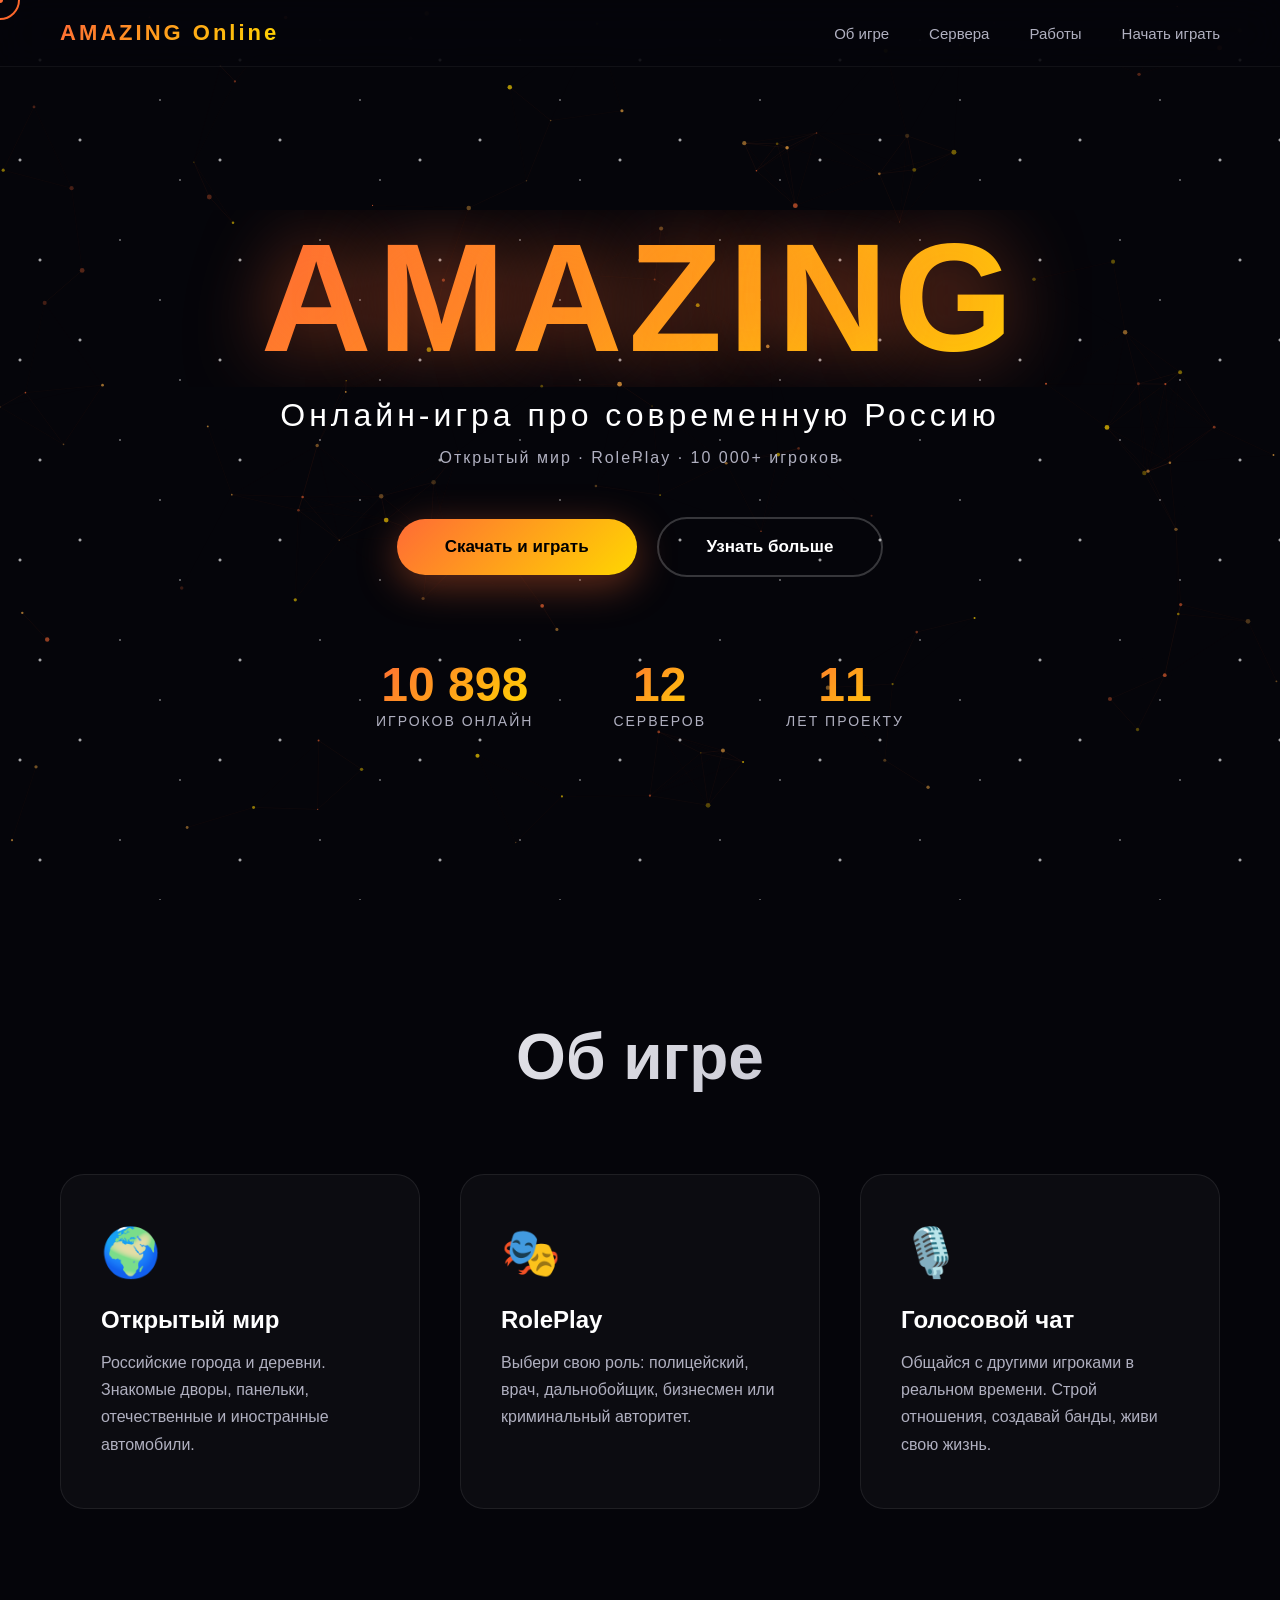
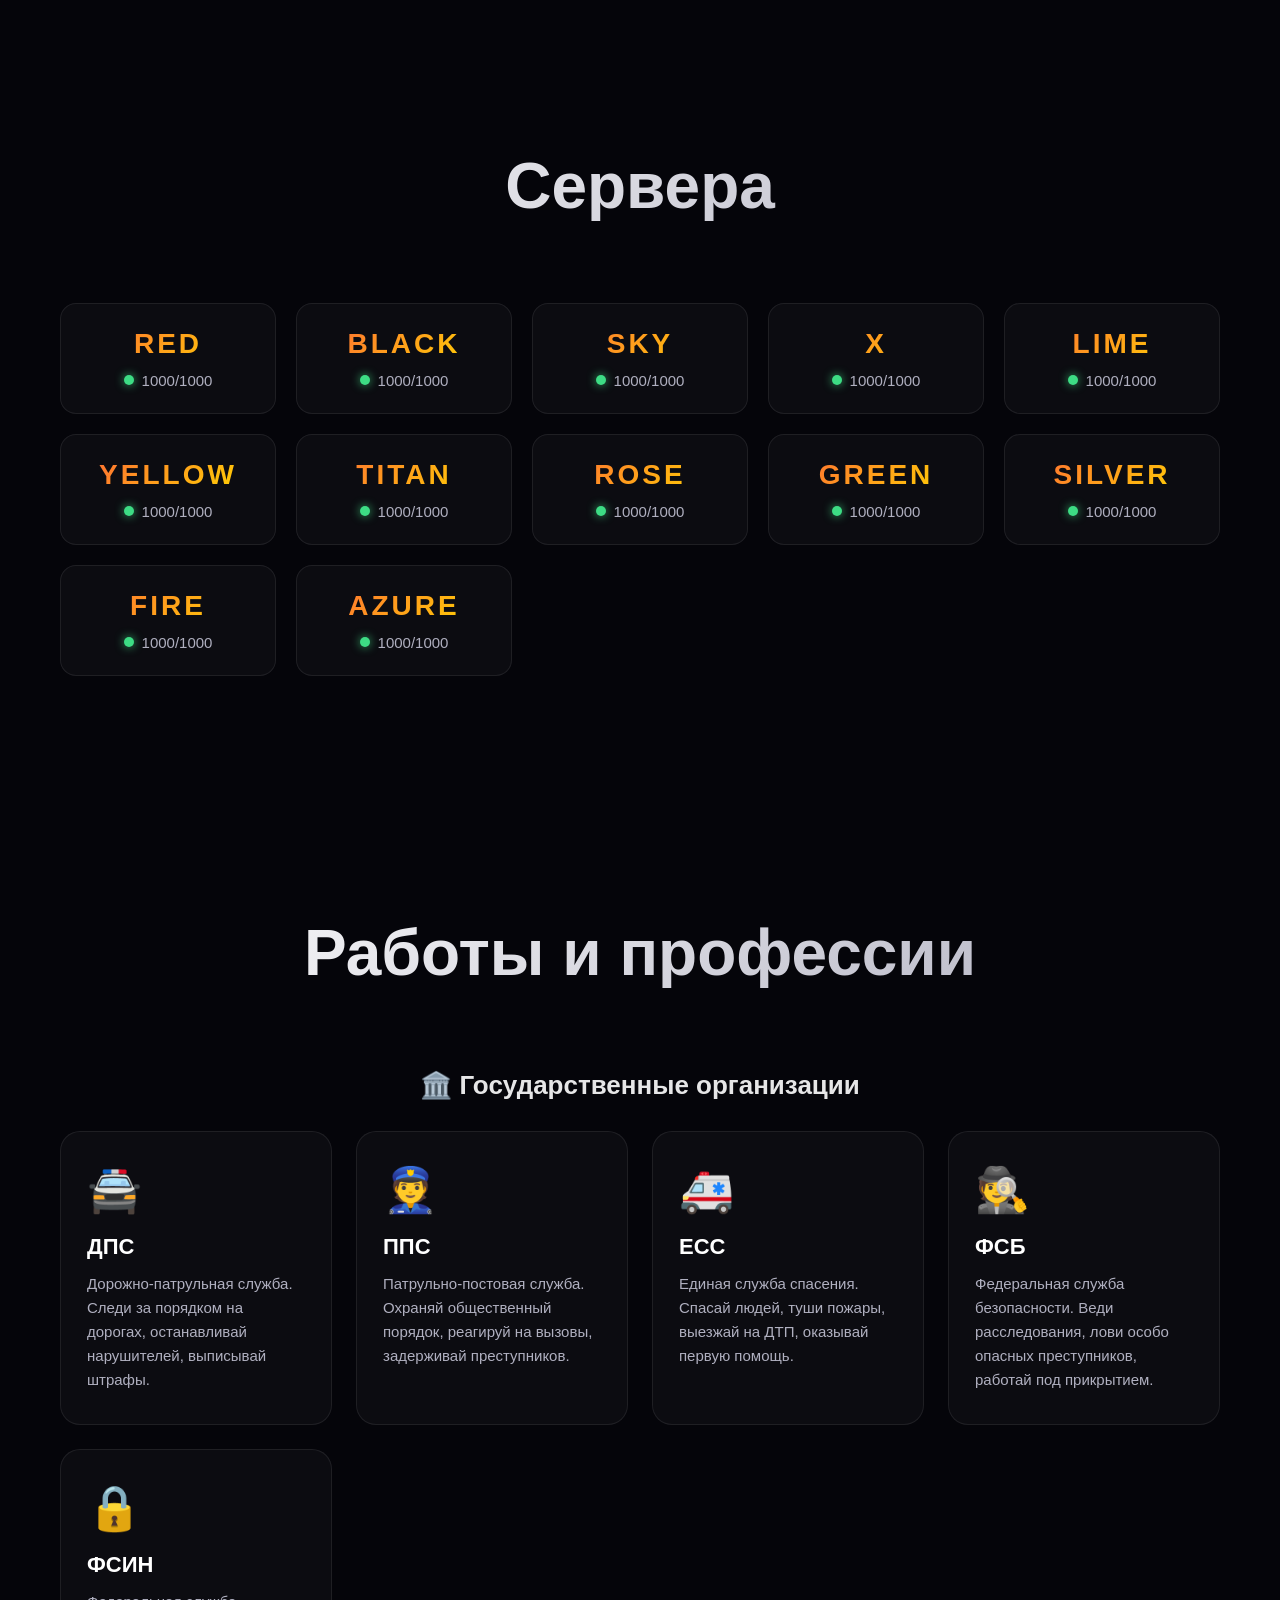
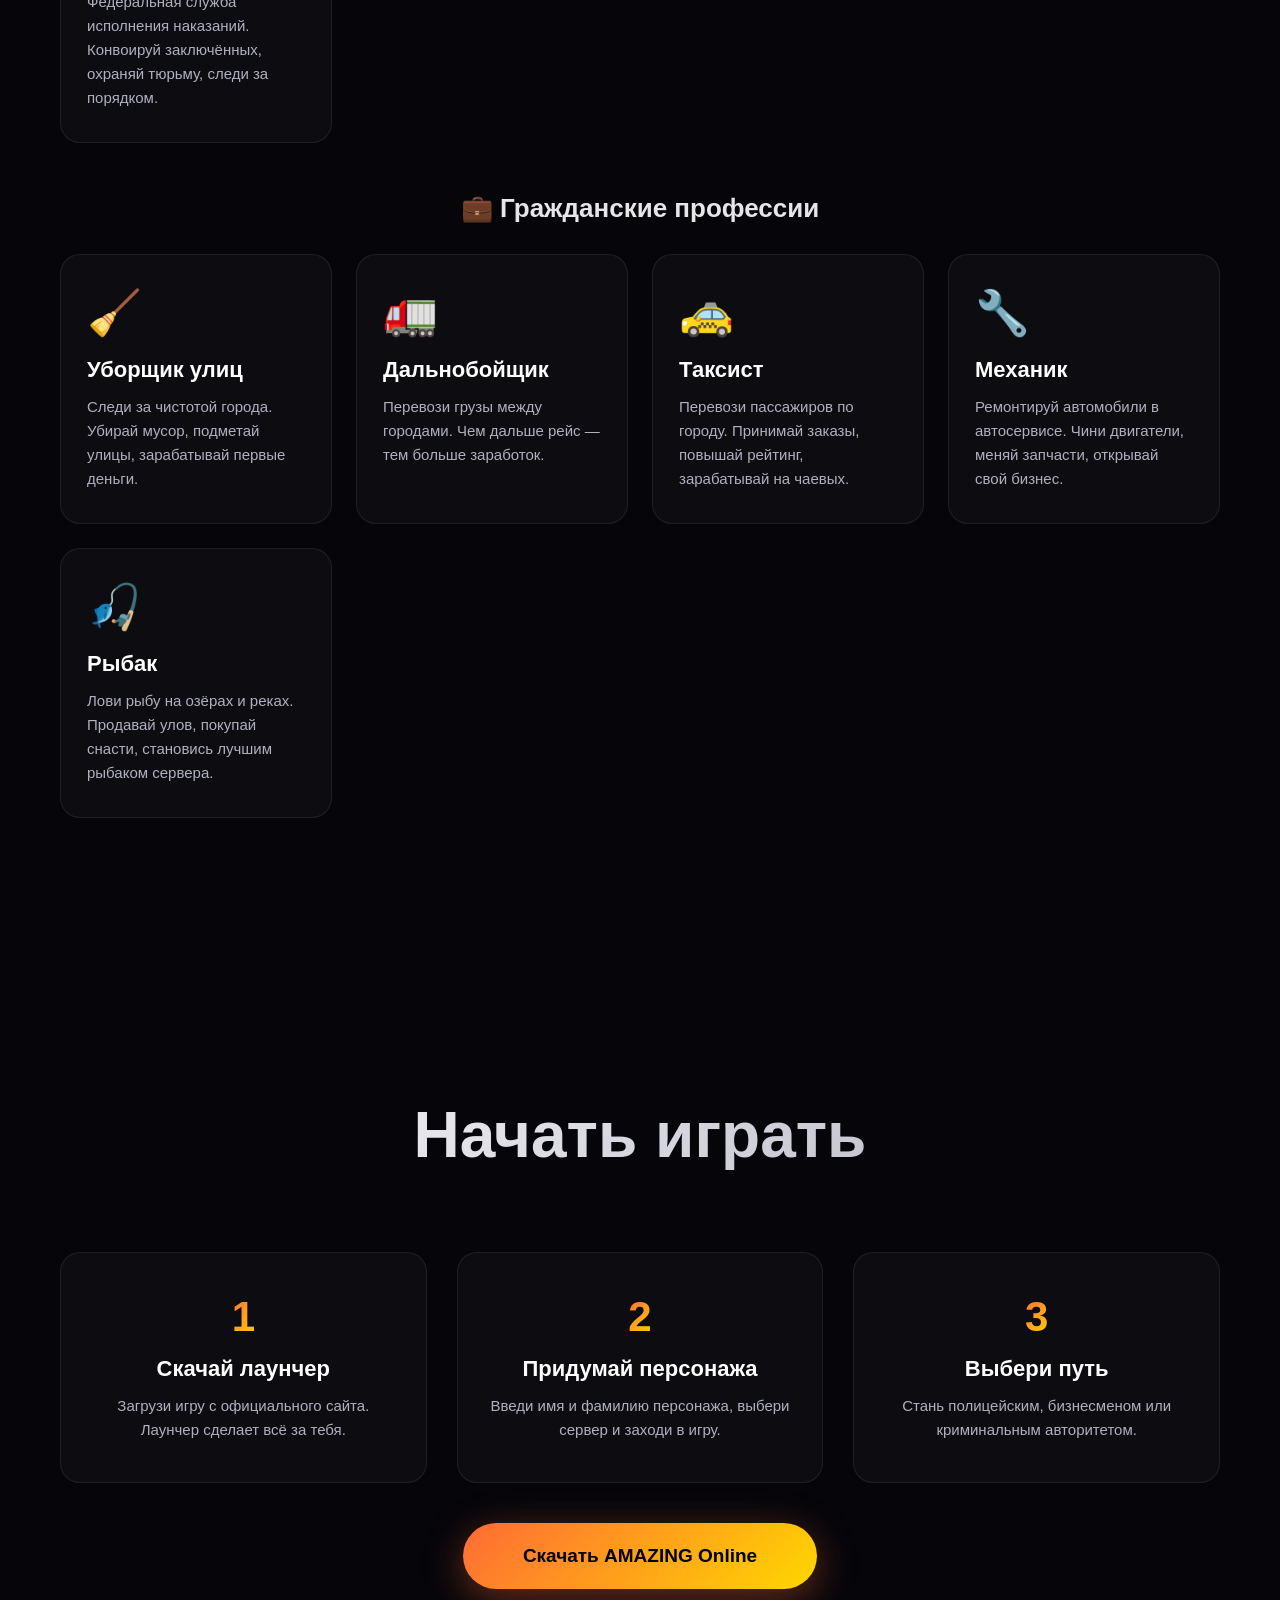
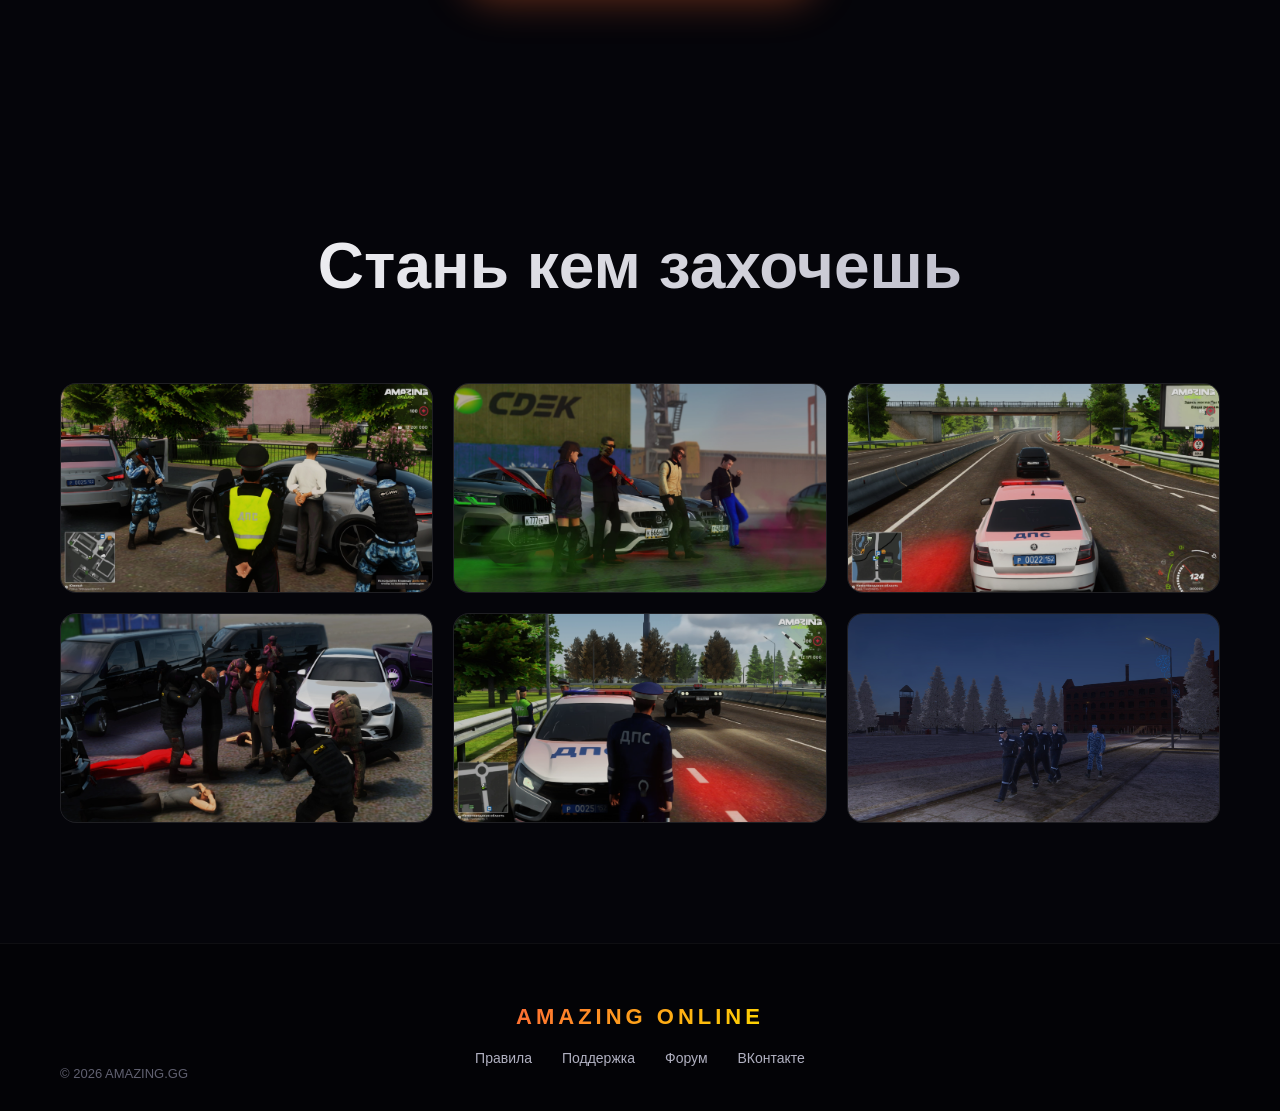
==== commit 2a466051: "Update index.html" ====
--- a/index.html
+++ b/index.html
@@ -244,7 +244,7 @@
     <!-- Футер -->
   <!-- ✅ ГАЛЕРЕЯ -->
 <section class="section gallery">
-    <h2 class="section-title">Скриншоты из игры</h2>
+    <h2 class="section-title">Стань кем захочешь</h2>
     <div class="gallery-grid">
         <div class="gallery-item">
             <img src="game1.jpg" alt="Скриншот 1">
--- a/style.css
+++ b/style.css
@@ -738,47 +738,291 @@
 /* ============================================
    АДАПТИВ — ✅ ИСПРАВЛЕНО
    ============================================ */
+/* ============================================
+   АДАПТИВ — ПЛАНШЕТЫ
+   ============================================ */
+max-width: 1024px {
+    .main-header {
+        padding: 15px 30px;
+    }
+
+    .main-header nav {
+        gap: 25px;
+    }
+
+    .main-header nav a {
+        font-size: 14px;
+    }
+
+    .section {
+        padding: 100px 40px;
+    }
+
+    .servers-grid {
+        grid-template-columns: repeat(3, 1fr);
+    }
+
+    .jobs-grid {
+        grid-template-columns: repeat(2, 1fr);
+    }
+
+    .gallery-grid {
+        grid-template-columns: repeat(2, 1fr);
+    }
+}
+
+/* ============================================
+   АДАПТИВ — ТЕЛЕФОНЫ
+   ============================================ */
 max-width: 768px {
+
+    /* ХЕДЕР */
     .main-header {
-        padding: 15px 20px;
+        padding: 12px 16px;
     }
 
     .main-header nav {
         display: none;
     }
 
+    .logo-text {
+        font-size: 18px;
+        letter-spacing: 2px;
+    }
+
+    /* HERO */
+    .hero {
+        padding: 90px 16px 60px;
+        min-height: auto;
+    }
+
+    .hero-title {
+        font-size: clamp(40px, 14vw, 80px);
+        letter-spacing: 3px;
+    }
+
+    .hero-subtitle {
+        font-size: clamp(16px, 4.5vw, 22px);
+        letter-spacing: 2px;
+    }
+
+    .hero-tagline {
+        font-size: 13px;
+        letter-spacing: 1px;
+    }
+
+    /* КНОПКИ */
+    .hero-buttons {
+        flex-direction: column;
+        gap: 14px;
+        margin-top: 35px;
+        width: 100%;
+        padding: 0 10px;
+    }
+
+    .btn-primary,
+    .btn-secondary {
+        width: 100%;
+        max-width: 320px;
+        padding: 16px 30px;
+        font-size: 15px;
+    }
+
+    .btn-large {
+        padding: 18px 40px;
+        font-size: 16px;
+        max-width: 320px;
+    }
+
+    /* СТАТИСТИКА */
     .hero-stats {
         flex-direction: column;
-        gap: 30px;
-    }
-
-    .hero-buttons {
-        flex-direction: column;
-    }
-
+        gap: 25px;
+        margin-top: 50px;
+    }
+
+    .stat-number {
+        font-size: 36px;
+    }
+
+    .stat-label {
+        font-size: 12px;
+    }
+
+    /* СЕКЦИИ */
     .section {
-        padding: 80px 20px;
-    }
-
+        padding: 70px 16px;
+    }
+
+    .section-title {
+        font-size: clamp(28px, 8vw, 42px);
+        margin-bottom: 40px;
+    }
+
+    /* ОБ ИГРЕ */
+    .about-grid {
+        grid-template-columns: 1fr;
+        gap: 20px;
+    }
+
+    .about-card {
+        padding: 30px 24px;
+        border-radius: 18px;
+    }
+
+    .card-icon {
+        font-size: 38px;
+        margin-bottom: 16px;
+    }
+
+    .about-card h3 {
+        font-size: 20px;
+    }
+
+    .about-card p {
+        font-size: 14px;
+        line-height: 1.6;
+    }
+
+    /* СЕРВЕРА */
     .servers-grid {
         grid-template-columns: repeat(2, 1fr);
-        gap: 12px;
+        gap: 10px;
+    }
+
+    .server-card {
+        padding: 18px 14px;
+        border-radius: 14px;
+    }
+
+    .server-name {
+        font-size: 18px;
+        letter-spacing: 2px;
+    }
+
+    .server-status {
+        font-size: 12px;
+        gap: 6px;
+    }
+
+    .status-dot {
+        width: 8px;
+        height: 8px;
+    }
+
+    /* РАБОТЫ */
+    .jobs-subtitle {
+        font-size: 20px;
+        margin: 30px 0 20px;
+    }
+
+    .jobs-grid {
+        grid-template-columns: 1fr;
+        gap: 16px;
+    }
+
+    .job-card {
+        padding: 24px 20px;
+        border-radius: 16px;
+    }
+
+    .job-icon {
+        font-size: 34px;
+        margin-bottom: 12px;
+    }
+
+    .job-card h3 {
+        font-size: 18px;
+        margin-bottom: 8px;
+    }
+
+    .job-card p {
+        font-size: 13px;
+        line-height: 1.5;
+    }
+
+    /* НАЧАТЬ ИГРАТЬ */
+    .start-steps {
+        grid-template-columns: 1fr;
+        gap: 16px;
+    }
+
+    .step {
+        padding: 28px 22px;
+        border-radius: 16px;
+    }
+
+    .step-number {
+        font-size: 34px;
+    }
+
+    .step h3 {
+        font-size: 18px;
+    }
+
+    .step p {
+        font-size: 13px;
+    }
+
+    /* ГАЛЕРЕЯ */
+    .gallery-grid {
+        grid-template-columns: 1fr;
+        gap: 14px;
+    }
+
+    .gallery-item {
+        border-radius: 14px;
+    }
+
+    /* ФУТЕР */
+    .main-footer {
+        padding: 40px 16px 25px;
+    }
+
+    .footer-logo {
+        font-size: 18px;
+        letter-spacing: 3px;
+    }
+
+    .footer-links {
+        gap: 16px;
+    }
+
+    .footer-links a {
+        font-size: 13px;
+    }
+
+    .footer-copy {
+        font-size: 11px;
+    }
+}
+
+/* ============================================
+   АДАПТИВ — МАЛЕНЬКИЕ ТЕЛЕФОНЫ
+   ============================================ */
+max-width: 400px {
+    .hero-title {
+        font-size: 36px;
+        letter-spacing: 2px;
+    }
+
+    .servers-grid {
+        grid-template-columns: 1fr;
     }
 
     .server-name {
         font-size: 20px;
     }
 
-    .jobs-grid {
-        grid-template-columns: 1fr;
-    }
-
-    .jobs-subtitle {
-        font-size: 20px;
-    }
-
-    .stat-number {
-        font-size: 36px;
+    .btn-primary,
+    .btn-secondary,
+    .btn-large {
+        font-size: 14px;
+        padding: 14px 24px;
+    }
+
+    .section-title {
+        font-size: 26px;
     }
 }
 /* ============================================
